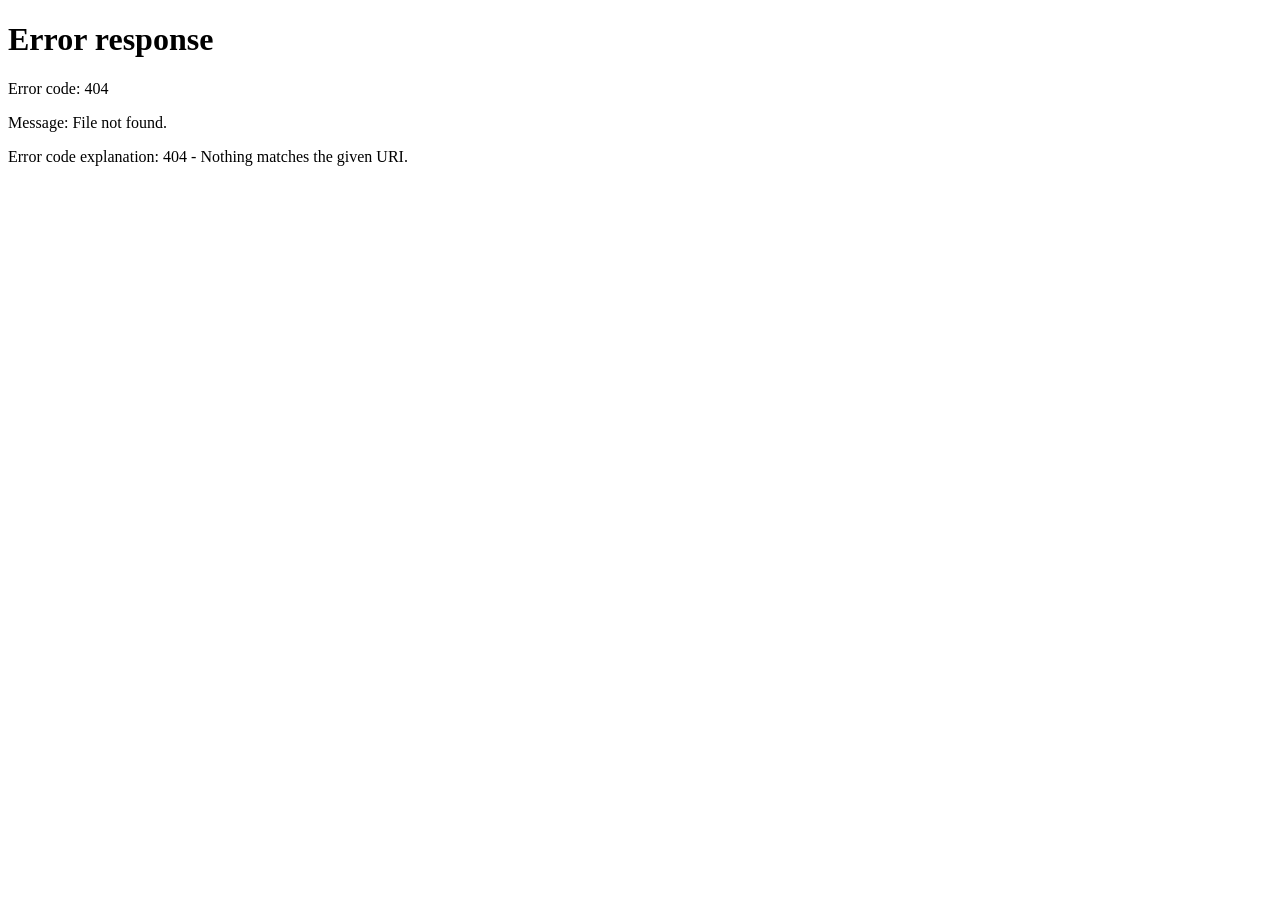
==== docs/index.html @ 2105a18c "adding updated script instructions to read me + setting up github pages" ====
<html xmlns="http://www.w3.org/1999/xhtml">    
  <head>      
    <title>Redirect to CODE_OF_CONDUCT.pdf</title>      
    <meta http-equiv="refresh" content="0;URL='CODE_OF_CONDUCT.pdf'" />    
  </head>    
  <body> 
  </body>  
</html>
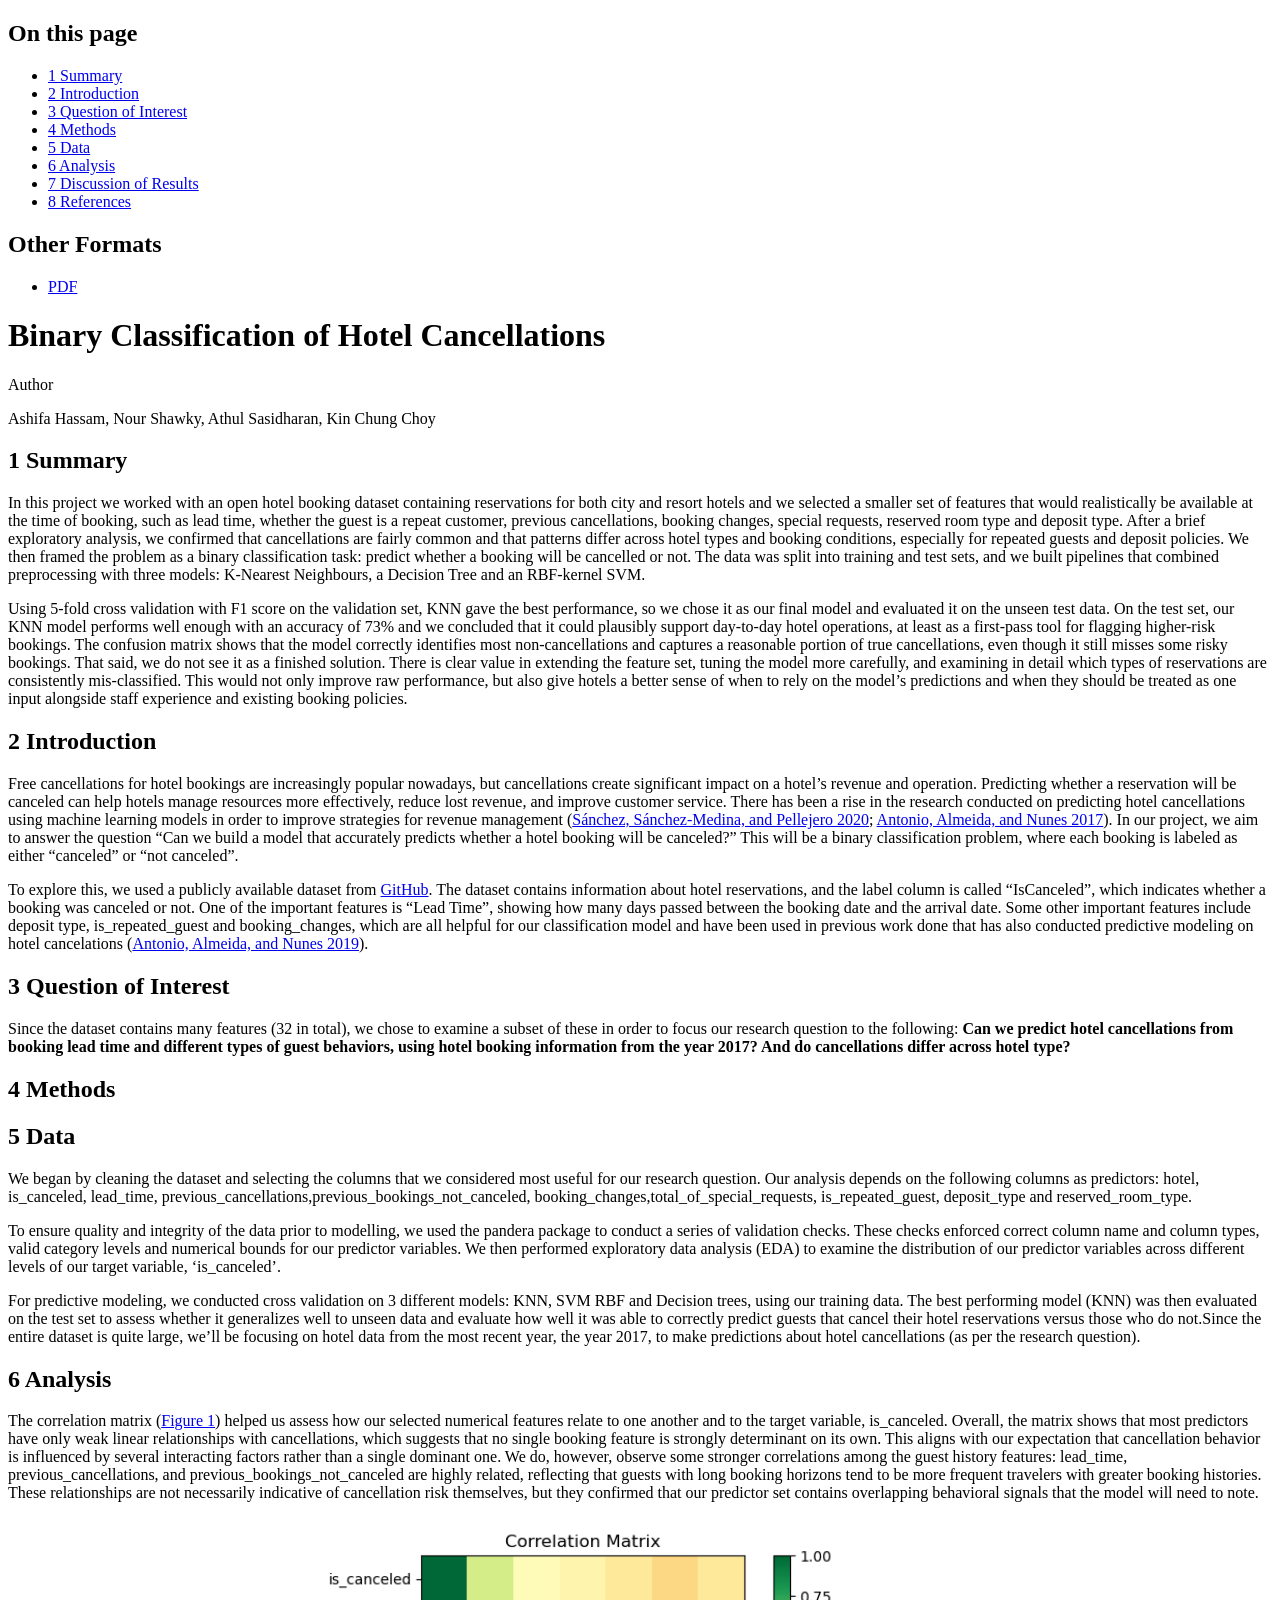
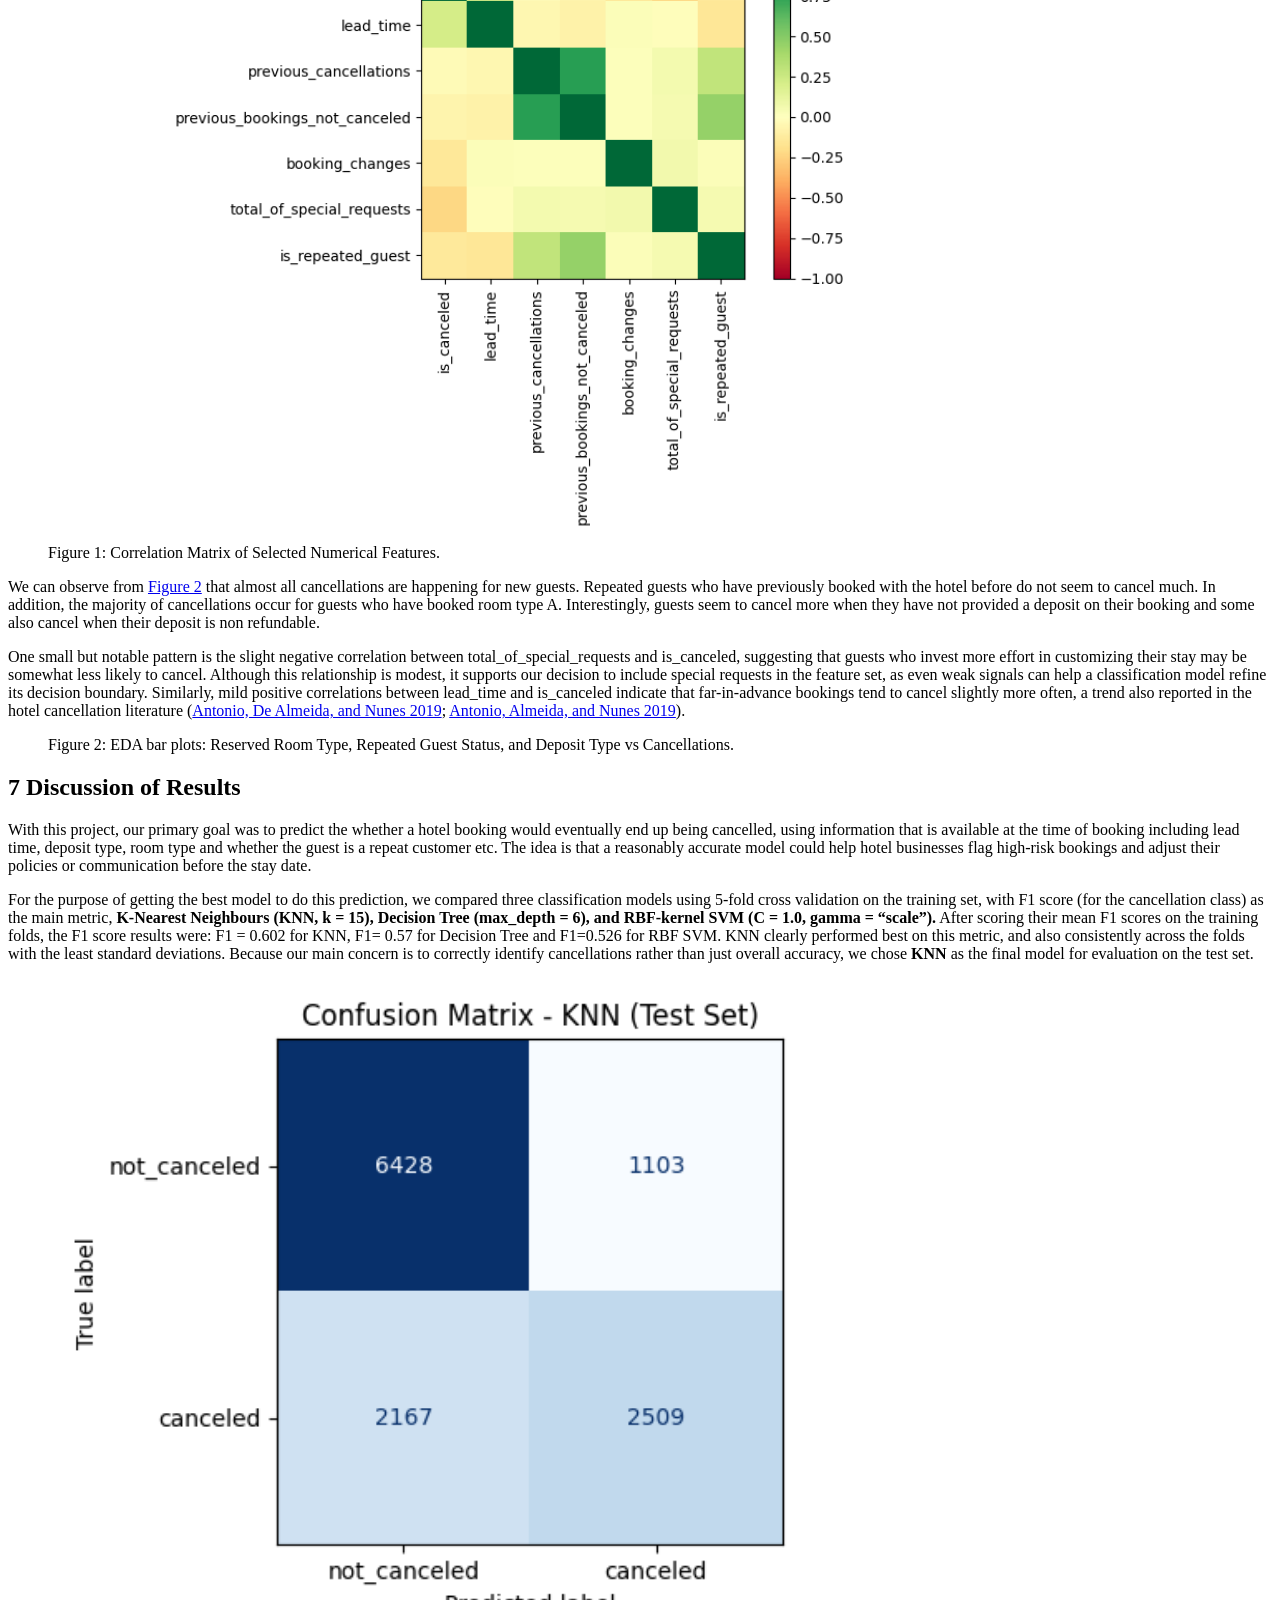
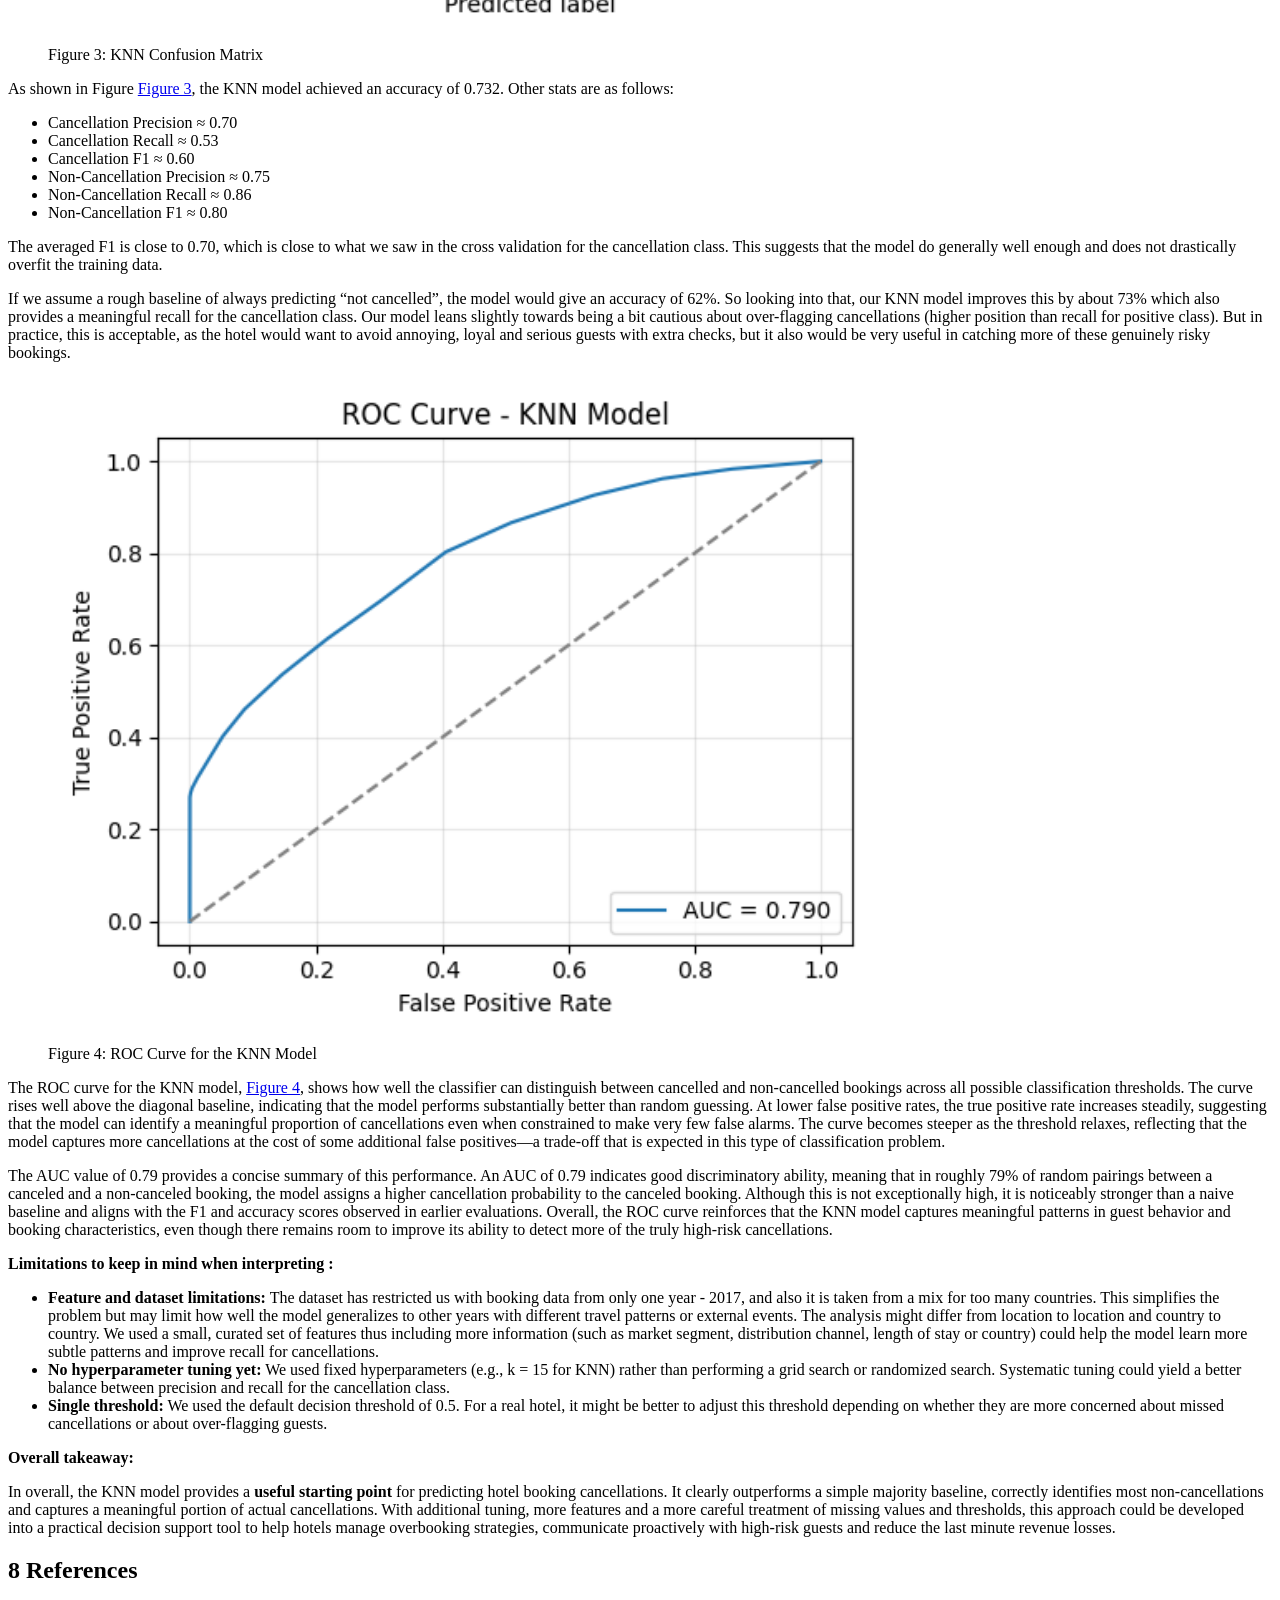
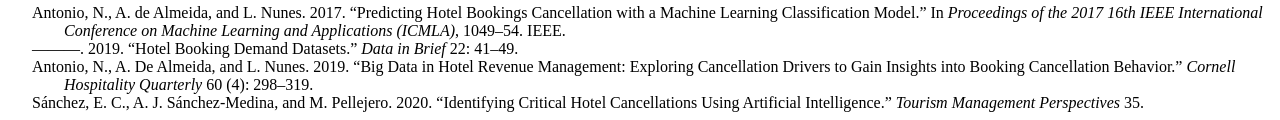
==== commit 66193aa7: "changed index html file" ====
--- a/docs/index.html
+++ b/docs/index.html
@@ -1,8 +1,673 @@
-<html xmlns="http://www.w3.org/1999/xhtml">    
-  <head>      
-    <title>Redirect to CODE_OF_CONDUCT.pdf</title>      
-    <meta http-equiv="refresh" content="0;URL='CODE_OF_CONDUCT.pdf'" />    
-  </head>    
-  <body> 
-  </body>  
-</html>     
+<!DOCTYPE html>
+<html xmlns="http://www.w3.org/1999/xhtml" lang="en" xml:lang="en"><head>
+
+<meta charset="utf-8">
+<meta name="generator" content="quarto-1.8.26">
+
+<meta name="viewport" content="width=device-width, initial-scale=1.0, user-scalable=yes">
+
+<meta name="author" content="Ashifa Hassam, Nour Shawky, Athul Sasidharan, Kin Chung Choy">
+
+<title>Binary Classification of Hotel Cancellations</title>
+<style>
+code{white-space: pre-wrap;}
+span.smallcaps{font-variant: small-caps;}
+div.columns{display: flex; gap: min(4vw, 1.5em);}
+div.column{flex: auto; overflow-x: auto;}
+div.hanging-indent{margin-left: 1.5em; text-indent: -1.5em;}
+ul.task-list{list-style: none;}
+ul.task-list li input[type="checkbox"] {
+  width: 0.8em;
+  margin: 0 0.8em 0.2em -1em; /* quarto-specific, see https://github.com/quarto-dev/quarto-cli/issues/4556 */ 
+  vertical-align: middle;
+}
+/* CSS for citations */
+div.csl-bib-body { }
+div.csl-entry {
+  clear: both;
+  margin-bottom: 0em;
+}
+.hanging-indent div.csl-entry {
+  margin-left:2em;
+  text-indent:-2em;
+}
+div.csl-left-margin {
+  min-width:2em;
+  float:left;
+}
+div.csl-right-inline {
+  margin-left:2em;
+  padding-left:1em;
+}
+div.csl-indent {
+  margin-left: 2em;
+}</style>
+
+
+<script src="../site_libs/quarto-nav/quarto-nav.js"></script>
+<script src="../site_libs/clipboard/clipboard.min.js"></script>
+<script src="../site_libs/quarto-search/autocomplete.umd.js"></script>
+<script src="../site_libs/quarto-search/fuse.min.js"></script>
+<script src="../site_libs/quarto-search/quarto-search.js"></script>
+<meta name="quarto:offset" content="../">
+<script src="../site_libs/quarto-html/quarto.js" type="module"></script>
+<script src="../site_libs/quarto-html/tabsets/tabsets.js" type="module"></script>
+<script src="../site_libs/quarto-html/axe/axe-check.js" type="module"></script>
+<script src="../site_libs/quarto-html/popper.min.js"></script>
+<script src="../site_libs/quarto-html/tippy.umd.min.js"></script>
+<script src="../site_libs/quarto-html/anchor.min.js"></script>
+<link href="../site_libs/quarto-html/tippy.css" rel="stylesheet">
+<link href="../site_libs/quarto-html/quarto-syntax-highlighting-587c61ba64f3a5504c4d52d930310e48.css" rel="stylesheet" id="quarto-text-highlighting-styles">
+<script src="../site_libs/bootstrap/bootstrap.min.js"></script>
+<link href="../site_libs/bootstrap/bootstrap-icons.css" rel="stylesheet">
+<link href="../site_libs/bootstrap/bootstrap-3906a769cb48dc3223fd9b7e828ec842.min.css" rel="stylesheet" append-hash="true" id="quarto-bootstrap" data-mode="light">
+<script id="quarto-search-options" type="application/json">{
+  "location": "sidebar",
+  "copy-button": false,
+  "collapse-after": 3,
+  "panel-placement": "start",
+  "type": "textbox",
+  "limit": 50,
+  "keyboard-shortcut": [
+    "f",
+    "/",
+    "s"
+  ],
+  "show-item-context": false,
+  "language": {
+    "search-no-results-text": "No results",
+    "search-matching-documents-text": "matching documents",
+    "search-copy-link-title": "Copy link to search",
+    "search-hide-matches-text": "Hide additional matches",
+    "search-more-match-text": "more match in this document",
+    "search-more-matches-text": "more matches in this document",
+    "search-clear-button-title": "Clear",
+    "search-text-placeholder": "",
+    "search-detached-cancel-button-title": "Cancel",
+    "search-submit-button-title": "Submit",
+    "search-label": "Search"
+  }
+}</script>
+
+
+</head>
+
+<body class="quarto-light">
+
+<div id="quarto-search-results"></div>
+<!-- content -->
+<div id="quarto-content" class="quarto-container page-columns page-rows-contents page-layout-article">
+<!-- sidebar -->
+<!-- margin-sidebar -->
+    <div id="quarto-margin-sidebar" class="sidebar margin-sidebar">
+        <nav id="TOC" role="doc-toc" class="toc-active">
+    <h2 id="toc-title">On this page</h2>
+   
+  <ul>
+  <li><a href="#summary" id="toc-summary" class="nav-link active" data-scroll-target="#summary"><span class="header-section-number">1</span> Summary</a></li>
+  <li><a href="#introduction" id="toc-introduction" class="nav-link" data-scroll-target="#introduction"><span class="header-section-number">2</span> Introduction</a></li>
+  <li><a href="#question-of-interest" id="toc-question-of-interest" class="nav-link" data-scroll-target="#question-of-interest"><span class="header-section-number">3</span> Question of Interest</a></li>
+  <li><a href="#methods" id="toc-methods" class="nav-link" data-scroll-target="#methods"><span class="header-section-number">4</span> Methods</a></li>
+  <li><a href="#data" id="toc-data" class="nav-link" data-scroll-target="#data"><span class="header-section-number">5</span> Data</a></li>
+  <li><a href="#analysis" id="toc-analysis" class="nav-link" data-scroll-target="#analysis"><span class="header-section-number">6</span> Analysis</a></li>
+  <li><a href="#discussion-of-results" id="toc-discussion-of-results" class="nav-link" data-scroll-target="#discussion-of-results"><span class="header-section-number">7</span> Discussion of Results</a></li>
+  <li><a href="#references" id="toc-references" class="nav-link" data-scroll-target="#references"><span class="header-section-number">8</span> References</a></li>
+  </ul>
+<div class="quarto-alternate-formats"><h2>Other Formats</h2><ul><li><a href="hotel_cancellation_classification_analysis.pdf"><i class="bi bi-file-pdf"></i>PDF</a></li></ul></div></nav>
+    </div>
+<!-- main -->
+<main class="content" id="quarto-document-content">
+
+<header id="title-block-header" class="quarto-title-block default">
+<div class="quarto-title">
+<h1 class="title">Binary Classification of Hotel Cancellations</h1>
+</div>
+
+
+
+<div class="quarto-title-meta">
+
+    <div>
+    <div class="quarto-title-meta-heading">Author</div>
+    <div class="quarto-title-meta-contents">
+             <p>Ashifa Hassam, Nour Shawky, Athul Sasidharan, Kin Chung Choy </p>
+          </div>
+  </div>
+    
+  
+    
+  </div>
+  
+
+
+</header>
+
+
+<section id="summary" class="level2" data-number="1">
+<h2 data-number="1" class="anchored" data-anchor-id="summary"><span class="header-section-number">1</span> Summary</h2>
+<p>In this project we worked with an open hotel booking dataset containing reservations for both city and resort hotels and we selected a smaller set of features that would realistically be available at the time of booking, such as lead time, whether the guest is a repeat customer, previous cancellations, booking changes, special requests, reserved room type and deposit type. After a brief exploratory analysis, we confirmed that cancellations are fairly common and that patterns differ across hotel types and booking conditions, especially for repeated guests and deposit policies. We then framed the problem as a binary classification task: predict whether a booking will be cancelled or not. The data was split into training and test sets, and we built pipelines that combined preprocessing with three models: K-Nearest Neighbours, a Decision Tree and an RBF-kernel SVM.</p>
+<p>Using 5-fold cross validation with F1 score on the validation set, KNN gave the best performance, so we chose it as our final model and evaluated it on the unseen test data. On the test set, our KNN model performs well enough with an accuracy of 73% and we concluded that it could plausibly support day-to-day hotel operations, at least as a first-pass tool for flagging higher-risk bookings. The confusion matrix shows that the model correctly identifies most non-cancellations and captures a reasonable portion of true cancellations, even though it still misses some risky bookings. That said, we do not see it as a finished solution. There is clear value in extending the feature set, tuning the model more carefully, and examining in detail which types of reservations are consistently mis-classified. This would not only improve raw performance, but also give hotels a better sense of when to rely on the model’s predictions and when they should be treated as one input alongside staff experience and existing booking policies.</p>
+</section>
+<section id="introduction" class="level2" data-number="2">
+<h2 data-number="2" class="anchored" data-anchor-id="introduction"><span class="header-section-number">2</span> Introduction</h2>
+<p>Free cancellations for hotel bookings are increasingly popular nowadays, but cancellations create significant impact on a hotel’s revenue and operation. Predicting whether a reservation will be canceled can help hotels manage resources more effectively, reduce lost revenue, and improve customer service. There has been a rise in the research conducted on predicting hotel cancellations using machine learning models in order to improve strategies for revenue management <span class="citation" data-cites="sanchez2020 antonio2017">(<a href="#ref-sanchez2020" role="doc-biblioref">Sánchez, Sánchez-Medina, and Pellejero 2020</a>; <a href="#ref-antonio2017" role="doc-biblioref">Antonio, Almeida, and Nunes 2017</a>)</span>. In our project, we aim to answer the question “Can we build a model that accurately predicts whether a hotel booking will be canceled?” This will be a binary classification problem, where each booking is labeled as either “canceled” or “not canceled”.</p>
+<p>To explore this, we used a publicly available dataset from <a href="https://raw.githubusercontent.com/manthangandhi/hotel_cancellation_prediction/refs/heads/main/data/hotel_bookings.csv">GitHub</a>. The dataset contains information about hotel reservations, and the label column is called “IsCanceled”, which indicates whether a booking was canceled or not. One of the important features is “Lead Time”, showing how many days passed between the booking date and the arrival date. Some other important features include deposit type, is_repeated_guest and booking_changes, which are all helpful for our classification model and have been used in previous work done that has also conducted predictive modeling on hotel cancelations <span class="citation" data-cites="antonio2019_dataset">(<a href="#ref-antonio2019_dataset" role="doc-biblioref">Antonio, Almeida, and Nunes 2019</a>)</span>.</p>
+</section>
+<section id="question-of-interest" class="level2" data-number="3">
+<h2 data-number="3" class="anchored" data-anchor-id="question-of-interest"><span class="header-section-number">3</span> Question of Interest</h2>
+<p>Since the dataset contains many features (32 in total), we chose to examine a subset of these in order to focus our research question to the following: <strong>Can we predict hotel cancellations from booking lead time and different types of guest behaviors, using hotel booking information from the year 2017? And do cancellations differ across hotel type?</strong></p>
+</section>
+<section id="methods" class="level2" data-number="4">
+<h2 data-number="4" class="anchored" data-anchor-id="methods"><span class="header-section-number">4</span> Methods</h2>
+</section>
+<section id="data" class="level2" data-number="5">
+<h2 data-number="5" class="anchored" data-anchor-id="data"><span class="header-section-number">5</span> Data</h2>
+<p>We began by cleaning the dataset and selecting the columns that we considered most useful for our research question. Our analysis depends on the following columns as predictors: hotel, is_canceled, lead_time, previous_cancellations,previous_bookings_not_canceled, booking_changes,total_of_special_requests, is_repeated_guest, deposit_type and reserved_room_type.</p>
+<p>To ensure quality and integrity of the data prior to modelling, we used the pandera package to conduct a series of validation checks. These checks enforced correct column name and column types, valid category levels and numerical bounds for our predictor variables. We then performed exploratory data analysis (EDA) to examine the distribution of our predictor variables across different levels of our target variable, ‘is_canceled’.</p>
+<p>For predictive modeling, we conducted cross validation on 3 different models: KNN, SVM RBF and Decision trees, using our training data. The best performing model (KNN) was then evaluated on the test set to assess whether it generalizes well to unseen data and evaluate how well it was able to correctly predict guests that cancel their hotel reservations versus those who do not.Since the entire dataset is quite large, we’ll be focusing on hotel data from the most recent year, the year 2017, to make predictions about hotel cancellations (as per the research question).</p>
+</section>
+<section id="analysis" class="level2" data-number="6">
+<h2 data-number="6" class="anchored" data-anchor-id="analysis"><span class="header-section-number">6</span> Analysis</h2>
+<p>The correlation matrix (<a href="#fig-corrmatrix" class="quarto-xref">Figure&nbsp;1</a>) helped us assess how our selected numerical features relate to one another and to the target variable, is_canceled. Overall, the matrix shows that most predictors have only weak linear relationships with cancellations, which suggests that no single booking feature is strongly determinant on its own. This aligns with our expectation that cancellation behavior is influenced by several interacting factors rather than a single dominant one. We do, however, observe some stronger correlations among the guest history features: lead_time, previous_cancellations, and previous_bookings_not_canceled are highly related, reflecting that guests with long booking horizons tend to be more frequent travelers with greater booking histories. These relationships are not necessarily indicative of cancellation risk themselves, but they confirmed that our predictor set contains overlapping behavioral signals that the model will need to note.</p>
+<div class="center">
+<div id="fig-corrmatrix" class="quarto-float quarto-figure quarto-figure-center anchored">
+<figure class="quarto-float quarto-float-fig figure">
+<div aria-describedby="fig-corrmatrix-caption-0ceaefa1-69ba-4598-a22c-09a6ac19f8ca">
+<img src="../results/figures/eda_correlation_matrix.png" class="img-fluid figure-img" style="width:70.0%">
+</div>
+<figcaption class="quarto-float-caption-bottom quarto-float-caption quarto-float-fig" id="fig-corrmatrix-caption-0ceaefa1-69ba-4598-a22c-09a6ac19f8ca">
+Figure&nbsp;1: Correlation Matrix of Selected Numerical Features.
+</figcaption>
+</figure>
+</div>
+</div>
+<p>We can observe from <a href="#fig-eda-bars" class="quarto-xref">Figure&nbsp;2</a> that almost all cancellations are happening for new guests. Repeated guests who have previously booked with the hotel before do not seem to cancel much. In addition, the majority of cancellations occur for guests who have booked room type A. Interestingly, guests seem to cancel more when they have not provided a deposit on their booking and some also cancel when their deposit is non refundable.</p>
+<p>One small but notable pattern is the slight negative correlation between total_of_special_requests and is_canceled, suggesting that guests who invest more effort in customizing their stay may be somewhat less likely to cancel. Although this relationship is modest, it supports our decision to include special requests in the feature set, as even weak signals can help a classification model refine its decision boundary. Similarly, mild positive correlations between lead_time and is_canceled indicate that far-in-advance bookings tend to cancel slightly more often, a trend also reported in the hotel cancellation literature <span class="citation" data-cites="antonio2019_bigdata antonio2019_dataset">(<a href="#ref-antonio2019_bigdata" role="doc-biblioref">Antonio, De Almeida, and Nunes 2019</a>; <a href="#ref-antonio2019_dataset" role="doc-biblioref">Antonio, Almeida, and Nunes 2019</a>)</span>.</p>
+<div id="fig-eda-bars" class="quarto-float quarto-figure quarto-figure-center anchored">
+<figure class="quarto-float quarto-float-fig figure">
+<div aria-describedby="fig-eda-bars-caption-0ceaefa1-69ba-4598-a22c-09a6ac19f8ca">
+
+</div>
+<figcaption class="quarto-float-caption-bottom quarto-float-caption quarto-float-fig" id="fig-eda-bars-caption-0ceaefa1-69ba-4598-a22c-09a6ac19f8ca">
+Figure&nbsp;2: EDA bar plots: Reserved Room Type, Repeated Guest Status, and Deposit Type vs Cancellations.
+</figcaption>
+</figure>
+</div>
+</section>
+<section id="discussion-of-results" class="level2" data-number="7">
+<h2 data-number="7" class="anchored" data-anchor-id="discussion-of-results"><span class="header-section-number">7</span> Discussion of Results</h2>
+<p>With this project, our primary goal was to predict the whether a hotel booking would eventually end up being cancelled, using information that is available at the time of booking including lead time, deposit type, room type and whether the guest is a repeat customer etc. The idea is that a reasonably accurate model could help hotel businesses flag high-risk bookings and adjust their policies or communication before the stay date.</p>
+<p>For the purpose of getting the best model to do this prediction, we compared three classification models using 5-fold cross validation on the training set, with F1 score (for the cancellation class) as the main metric, <strong>K-Nearest Neighbours (KNN, k = 15), Decision Tree (max_depth = 6), and RBF-kernel SVM (C = 1.0, gamma = “scale”).</strong> After scoring their mean F1 scores on the training folds, the F1 score results were: F1 = 0.602 for KNN, F1= 0.57 for Decision Tree and F1=0.526 for RBF SVM. KNN clearly performed best on this metric, and also consistently across the folds with the least standard deviations. Because our main concern is to correctly identify cancellations rather than just overall accuracy, we chose <strong>KNN</strong> as the final model for evaluation on the test set.</p>
+<div class="center">
+<div id="fig-knnconfusion" class="quarto-float quarto-figure quarto-figure-center anchored">
+<figure class="quarto-float quarto-float-fig figure">
+<div aria-describedby="fig-knnconfusion-caption-0ceaefa1-69ba-4598-a22c-09a6ac19f8ca">
+<img src="../results/figures/confusion_matrix_knn.png" class="img-fluid figure-img" style="width:70.0%">
+</div>
+<figcaption class="quarto-float-caption-bottom quarto-float-caption quarto-float-fig" id="fig-knnconfusion-caption-0ceaefa1-69ba-4598-a22c-09a6ac19f8ca">
+Figure&nbsp;3: KNN Confusion Matrix
+</figcaption>
+</figure>
+</div>
+</div>
+<p>As shown in Figure <a href="#fig-knnconfusion" class="quarto-xref">Figure&nbsp;3</a>, the KNN model achieved an accuracy of 0.732. Other stats are as follows:</p>
+<ul>
+<li>Cancellation Precision ≈ 0.70</li>
+<li>Cancellation Recall ≈ 0.53</li>
+<li>Cancellation F1 ≈ 0.60</li>
+<li>Non-Cancellation Precision ≈ 0.75</li>
+<li>Non-Cancellation Recall ≈ 0.86</li>
+<li>Non-Cancellation F1 ≈ 0.80</li>
+</ul>
+<p>The averaged F1 is close to 0.70, which is close to what we saw in the cross validation for the cancellation class. This suggests that the model do generally well enough and does not drastically overfit the training data.</p>
+<p>If we assume a rough baseline of always predicting “not cancelled”, the model would give an accuracy of 62%. So looking into that, our KNN model improves this by about 73% which also provides a meaningful recall for the cancellation class. Our model leans slightly towards being a bit cautious about over-flagging cancellations (higher position than recall for positive class). But in practice, this is acceptable, as the hotel would want to avoid annoying, loyal and serious guests with extra checks, but it also would be very useful in catching more of these genuinely risky bookings.</p>
+<div class="center">
+<div id="fig-knnroc" class="quarto-float quarto-figure quarto-figure-center anchored">
+<figure class="quarto-float quarto-float-fig figure">
+<div aria-describedby="fig-knnroc-caption-0ceaefa1-69ba-4598-a22c-09a6ac19f8ca">
+<img src="../results/figures/roc_curve_knn.png" class="img-fluid figure-img" style="width:70.0%">
+</div>
+<figcaption class="quarto-float-caption-bottom quarto-float-caption quarto-float-fig" id="fig-knnroc-caption-0ceaefa1-69ba-4598-a22c-09a6ac19f8ca">
+Figure&nbsp;4: ROC Curve for the KNN Model
+</figcaption>
+</figure>
+</div>
+</div>
+<p>The ROC curve for the KNN model, <a href="#fig-knnroc" class="quarto-xref">Figure&nbsp;4</a>, shows how well the classifier can distinguish between cancelled and non-cancelled bookings across all possible classification thresholds. The curve rises well above the diagonal baseline, indicating that the model performs substantially better than random guessing. At lower false positive rates, the true positive rate increases steadily, suggesting that the model can identify a meaningful proportion of cancellations even when constrained to make very few false alarms. The curve becomes steeper as the threshold relaxes, reflecting that the model captures more cancellations at the cost of some additional false positives—a trade-off that is expected in this type of classification problem.</p>
+<p>The AUC value of 0.79 provides a concise summary of this performance. An AUC of 0.79 indicates good discriminatory ability, meaning that in roughly 79% of random pairings between a canceled and a non-canceled booking, the model assigns a higher cancellation probability to the canceled booking. Although this is not exceptionally high, it is noticeably stronger than a naive baseline and aligns with the F1 and accuracy scores observed in earlier evaluations. Overall, the ROC curve reinforces that the KNN model captures meaningful patterns in guest behavior and booking characteristics, even though there remains room to improve its ability to detect more of the truly high-risk cancellations.</p>
+<p><strong>Limitations to keep in mind when interpreting :</strong></p>
+<ul>
+<li><strong>Feature and dataset limitations:</strong> The dataset has restricted us with booking data from only one year - 2017, and also it is taken from a mix for too many countries. This simplifies the problem but may limit how well the model generalizes to other years with different travel patterns or external events. The analysis might differ from location to location and country to country. We used a small, curated set of features thus including more information (such as market segment, distribution channel, length of stay or country) could help the model learn more subtle patterns and improve recall for cancellations.</li>
+<li><strong>No hyperparameter tuning yet:</strong> We used fixed hyperparameters (e.g., k = 15 for KNN) rather than performing a grid search or randomized search. Systematic tuning could yield a better balance between precision and recall for the cancellation class.</li>
+<li><strong>Single threshold:</strong> We used the default decision threshold of 0.5. For a real hotel, it might be better to adjust this threshold depending on whether they are more concerned about missed cancellations or about over-flagging guests.</li>
+</ul>
+<p><strong>Overall takeaway:</strong></p>
+<p>In overall, the KNN model provides a <strong>useful starting point</strong> for predicting hotel booking cancellations. It clearly outperforms a simple majority baseline, correctly identifies most non-cancellations and captures a meaningful portion of actual cancellations. With additional tuning, more features and a more careful treatment of missing values and thresholds, this approach could be developed into a practical decision support tool to help hotels manage overbooking strategies, communicate proactively with high-risk guests and reduce the last minute revenue losses.</p>
+</section>
+<section id="references" class="level2" data-number="8">
+
+
+
+
+</section>
+
+<div id="quarto-appendix" class="default"><section class="quarto-appendix-contents" role="doc-bibliography" id="quarto-bibliography"><h2 class="anchored quarto-appendix-heading">8 References</h2><div id="refs" class="references csl-bib-body hanging-indent" data-entry-spacing="0" role="list">
+<div id="ref-antonio2017" class="csl-entry" role="listitem">
+Antonio, N., A. de Almeida, and L. Nunes. 2017. <span>“Predicting Hotel Bookings Cancellation with a Machine Learning Classification Model.”</span> In <em>Proceedings of the 2017 16th IEEE International Conference on Machine Learning and Applications (ICMLA)</em>, 1049–54. IEEE.
+</div>
+<div id="ref-antonio2019_dataset" class="csl-entry" role="listitem">
+———. 2019. <span>“Hotel Booking Demand Datasets.”</span> <em>Data in Brief</em> 22: 41–49.
+</div>
+<div id="ref-antonio2019_bigdata" class="csl-entry" role="listitem">
+Antonio, N., A. De Almeida, and L. Nunes. 2019. <span>“Big Data in Hotel Revenue Management: Exploring Cancellation Drivers to Gain Insights into Booking Cancellation Behavior.”</span> <em>Cornell Hospitality Quarterly</em> 60 (4): 298–319.
+</div>
+<div id="ref-sanchez2020" class="csl-entry" role="listitem">
+Sánchez, E. C., A. J. Sánchez-Medina, and M. Pellejero. 2020. <span>“Identifying Critical Hotel Cancellations Using Artificial Intelligence.”</span> <em>Tourism Management Perspectives</em> 35.
+</div>
+</div></section></div></main> <!-- /main -->
+<script id="quarto-html-after-body" type="application/javascript">
+  window.document.addEventListener("DOMContentLoaded", function (event) {
+    const icon = "";
+    const anchorJS = new window.AnchorJS();
+    anchorJS.options = {
+      placement: 'right',
+      icon: icon
+    };
+    anchorJS.add('.anchored');
+    const isCodeAnnotation = (el) => {
+      for (const clz of el.classList) {
+        if (clz.startsWith('code-annotation-')) {                     
+          return true;
+        }
+      }
+      return false;
+    }
+    const onCopySuccess = function(e) {
+      // button target
+      const button = e.trigger;
+      // don't keep focus
+      button.blur();
+      // flash "checked"
+      button.classList.add('code-copy-button-checked');
+      var currentTitle = button.getAttribute("title");
+      button.setAttribute("title", "Copied!");
+      let tooltip;
+      if (window.bootstrap) {
+        button.setAttribute("data-bs-toggle", "tooltip");
+        button.setAttribute("data-bs-placement", "left");
+        button.setAttribute("data-bs-title", "Copied!");
+        tooltip = new bootstrap.Tooltip(button, 
+          { trigger: "manual", 
+            customClass: "code-copy-button-tooltip",
+            offset: [0, -8]});
+        tooltip.show();    
+      }
+      setTimeout(function() {
+        if (tooltip) {
+          tooltip.hide();
+          button.removeAttribute("data-bs-title");
+          button.removeAttribute("data-bs-toggle");
+          button.removeAttribute("data-bs-placement");
+        }
+        button.setAttribute("title", currentTitle);
+        button.classList.remove('code-copy-button-checked');
+      }, 1000);
+      // clear code selection
+      e.clearSelection();
+    }
+    const getTextToCopy = function(trigger) {
+      const outerScaffold = trigger.parentElement.cloneNode(true);
+      const codeEl = outerScaffold.querySelector('code');
+      for (const childEl of codeEl.children) {
+        if (isCodeAnnotation(childEl)) {
+          childEl.remove();
+        }
+      }
+      return codeEl.innerText;
+    }
+    const clipboard = new window.ClipboardJS('.code-copy-button:not([data-in-quarto-modal])', {
+      text: getTextToCopy
+    });
+    clipboard.on('success', onCopySuccess);
+    if (window.document.getElementById('quarto-embedded-source-code-modal')) {
+      const clipboardModal = new window.ClipboardJS('.code-copy-button[data-in-quarto-modal]', {
+        text: getTextToCopy,
+        container: window.document.getElementById('quarto-embedded-source-code-modal')
+      });
+      clipboardModal.on('success', onCopySuccess);
+    }
+      var localhostRegex = new RegExp(/^(?:http|https):\/\/localhost\:?[0-9]*\//);
+      var mailtoRegex = new RegExp(/^mailto:/);
+        var filterRegex = new RegExp('/' + window.location.host + '/');
+      var isInternal = (href) => {
+          return filterRegex.test(href) || localhostRegex.test(href) || mailtoRegex.test(href);
+      }
+      // Inspect non-navigation links and adorn them if external
+     var links = window.document.querySelectorAll('a[href]:not(.nav-link):not(.navbar-brand):not(.toc-action):not(.sidebar-link):not(.sidebar-item-toggle):not(.pagination-link):not(.no-external):not([aria-hidden]):not(.dropdown-item):not(.quarto-navigation-tool):not(.about-link)');
+      for (var i=0; i<links.length; i++) {
+        const link = links[i];
+        if (!isInternal(link.href)) {
+          // undo the damage that might have been done by quarto-nav.js in the case of
+          // links that we want to consider external
+          if (link.dataset.originalHref !== undefined) {
+            link.href = link.dataset.originalHref;
+          }
+        }
+      }
+    function tippyHover(el, contentFn, onTriggerFn, onUntriggerFn) {
+      const config = {
+        allowHTML: true,
+        maxWidth: 500,
+        delay: 100,
+        arrow: false,
+        appendTo: function(el) {
+            return el.parentElement;
+        },
+        interactive: true,
+        interactiveBorder: 10,
+        theme: 'quarto',
+        placement: 'bottom-start',
+      };
+      if (contentFn) {
+        config.content = contentFn;
+      }
+      if (onTriggerFn) {
+        config.onTrigger = onTriggerFn;
+      }
+      if (onUntriggerFn) {
+        config.onUntrigger = onUntriggerFn;
+      }
+      window.tippy(el, config); 
+    }
+    const noterefs = window.document.querySelectorAll('a[role="doc-noteref"]');
+    for (var i=0; i<noterefs.length; i++) {
+      const ref = noterefs[i];
+      tippyHover(ref, function() {
+        // use id or data attribute instead here
+        let href = ref.getAttribute('data-footnote-href') || ref.getAttribute('href');
+        try { href = new URL(href).hash; } catch {}
+        const id = href.replace(/^#\/?/, "");
+        const note = window.document.getElementById(id);
+        if (note) {
+          return note.innerHTML;
+        } else {
+          return "";
+        }
+      });
+    }
+    const xrefs = window.document.querySelectorAll('a.quarto-xref');
+    const processXRef = (id, note) => {
+      // Strip column container classes
+      const stripColumnClz = (el) => {
+        el.classList.remove("page-full", "page-columns");
+        if (el.children) {
+          for (const child of el.children) {
+            stripColumnClz(child);
+          }
+        }
+      }
+      stripColumnClz(note)
+      if (id === null || id.startsWith('sec-')) {
+        // Special case sections, only their first couple elements
+        const container = document.createElement("div");
+        if (note.children && note.children.length > 2) {
+          container.appendChild(note.children[0].cloneNode(true));
+          for (let i = 1; i < note.children.length; i++) {
+            const child = note.children[i];
+            if (child.tagName === "P" && child.innerText === "") {
+              continue;
+            } else {
+              container.appendChild(child.cloneNode(true));
+              break;
+            }
+          }
+          if (window.Quarto?.typesetMath) {
+            window.Quarto.typesetMath(container);
+          }
+          return container.innerHTML
+        } else {
+          if (window.Quarto?.typesetMath) {
+            window.Quarto.typesetMath(note);
+          }
+          return note.innerHTML;
+        }
+      } else {
+        // Remove any anchor links if they are present
+        const anchorLink = note.querySelector('a.anchorjs-link');
+        if (anchorLink) {
+          anchorLink.remove();
+        }
+        if (window.Quarto?.typesetMath) {
+          window.Quarto.typesetMath(note);
+        }
+        if (note.classList.contains("callout")) {
+          return note.outerHTML;
+        } else {
+          return note.innerHTML;
+        }
+      }
+    }
+    for (var i=0; i<xrefs.length; i++) {
+      const xref = xrefs[i];
+      tippyHover(xref, undefined, function(instance) {
+        instance.disable();
+        let url = xref.getAttribute('href');
+        let hash = undefined; 
+        if (url.startsWith('#')) {
+          hash = url;
+        } else {
+          try { hash = new URL(url).hash; } catch {}
+        }
+        if (hash) {
+          const id = hash.replace(/^#\/?/, "");
+          const note = window.document.getElementById(id);
+          if (note !== null) {
+            try {
+              const html = processXRef(id, note.cloneNode(true));
+              instance.setContent(html);
+            } finally {
+              instance.enable();
+              instance.show();
+            }
+          } else {
+            // See if we can fetch this
+            fetch(url.split('#')[0])
+            .then(res => res.text())
+            .then(html => {
+              const parser = new DOMParser();
+              const htmlDoc = parser.parseFromString(html, "text/html");
+              const note = htmlDoc.getElementById(id);
+              if (note !== null) {
+                const html = processXRef(id, note);
+                instance.setContent(html);
+              } 
+            }).finally(() => {
+              instance.enable();
+              instance.show();
+            });
+          }
+        } else {
+          // See if we can fetch a full url (with no hash to target)
+          // This is a special case and we should probably do some content thinning / targeting
+          fetch(url)
+          .then(res => res.text())
+          .then(html => {
+            const parser = new DOMParser();
+            const htmlDoc = parser.parseFromString(html, "text/html");
+            const note = htmlDoc.querySelector('main.content');
+            if (note !== null) {
+              // This should only happen for chapter cross references
+              // (since there is no id in the URL)
+              // remove the first header
+              if (note.children.length > 0 && note.children[0].tagName === "HEADER") {
+                note.children[0].remove();
+              }
+              const html = processXRef(null, note);
+              instance.setContent(html);
+            } 
+          }).finally(() => {
+            instance.enable();
+            instance.show();
+          });
+        }
+      }, function(instance) {
+      });
+    }
+        let selectedAnnoteEl;
+        const selectorForAnnotation = ( cell, annotation) => {
+          let cellAttr = 'data-code-cell="' + cell + '"';
+          let lineAttr = 'data-code-annotation="' +  annotation + '"';
+          const selector = 'span[' + cellAttr + '][' + lineAttr + ']';
+          return selector;
+        }
+        const selectCodeLines = (annoteEl) => {
+          const doc = window.document;
+          const targetCell = annoteEl.getAttribute("data-target-cell");
+          const targetAnnotation = annoteEl.getAttribute("data-target-annotation");
+          const annoteSpan = window.document.querySelector(selectorForAnnotation(targetCell, targetAnnotation));
+          const lines = annoteSpan.getAttribute("data-code-lines").split(",");
+          const lineIds = lines.map((line) => {
+            return targetCell + "-" + line;
+          })
+          let top = null;
+          let height = null;
+          let parent = null;
+          if (lineIds.length > 0) {
+              //compute the position of the single el (top and bottom and make a div)
+              const el = window.document.getElementById(lineIds[0]);
+              top = el.offsetTop;
+              height = el.offsetHeight;
+              parent = el.parentElement.parentElement;
+            if (lineIds.length > 1) {
+              const lastEl = window.document.getElementById(lineIds[lineIds.length - 1]);
+              const bottom = lastEl.offsetTop + lastEl.offsetHeight;
+              height = bottom - top;
+            }
+            if (top !== null && height !== null && parent !== null) {
+              // cook up a div (if necessary) and position it 
+              let div = window.document.getElementById("code-annotation-line-highlight");
+              if (div === null) {
+                div = window.document.createElement("div");
+                div.setAttribute("id", "code-annotation-line-highlight");
+                div.style.position = 'absolute';
+                parent.appendChild(div);
+              }
+              div.style.top = top - 2 + "px";
+              div.style.height = height + 4 + "px";
+              div.style.left = 0;
+              let gutterDiv = window.document.getElementById("code-annotation-line-highlight-gutter");
+              if (gutterDiv === null) {
+                gutterDiv = window.document.createElement("div");
+                gutterDiv.setAttribute("id", "code-annotation-line-highlight-gutter");
+                gutterDiv.style.position = 'absolute';
+                const codeCell = window.document.getElementById(targetCell);
+                const gutter = codeCell.querySelector('.code-annotation-gutter');
+                gutter.appendChild(gutterDiv);
+              }
+              gutterDiv.style.top = top - 2 + "px";
+              gutterDiv.style.height = height + 4 + "px";
+            }
+            selectedAnnoteEl = annoteEl;
+          }
+        };
+        const unselectCodeLines = () => {
+          const elementsIds = ["code-annotation-line-highlight", "code-annotation-line-highlight-gutter"];
+          elementsIds.forEach((elId) => {
+            const div = window.document.getElementById(elId);
+            if (div) {
+              div.remove();
+            }
+          });
+          selectedAnnoteEl = undefined;
+        };
+          // Handle positioning of the toggle
+      window.addEventListener(
+        "resize",
+        throttle(() => {
+          elRect = undefined;
+          if (selectedAnnoteEl) {
+            selectCodeLines(selectedAnnoteEl);
+          }
+        }, 10)
+      );
+      function throttle(fn, ms) {
+      let throttle = false;
+      let timer;
+        return (...args) => {
+          if(!throttle) { // first call gets through
+              fn.apply(this, args);
+              throttle = true;
+          } else { // all the others get throttled
+              if(timer) clearTimeout(timer); // cancel #2
+              timer = setTimeout(() => {
+                fn.apply(this, args);
+                timer = throttle = false;
+              }, ms);
+          }
+        };
+      }
+        // Attach click handler to the DT
+        const annoteDls = window.document.querySelectorAll('dt[data-target-cell]');
+        for (const annoteDlNode of annoteDls) {
+          annoteDlNode.addEventListener('click', (event) => {
+            const clickedEl = event.target;
+            if (clickedEl !== selectedAnnoteEl) {
+              unselectCodeLines();
+              const activeEl = window.document.querySelector('dt[data-target-cell].code-annotation-active');
+              if (activeEl) {
+                activeEl.classList.remove('code-annotation-active');
+              }
+              selectCodeLines(clickedEl);
+              clickedEl.classList.add('code-annotation-active');
+            } else {
+              // Unselect the line
+              unselectCodeLines();
+              clickedEl.classList.remove('code-annotation-active');
+            }
+          });
+        }
+    const findCites = (el) => {
+      const parentEl = el.parentElement;
+      if (parentEl) {
+        const cites = parentEl.dataset.cites;
+        if (cites) {
+          return {
+            el,
+            cites: cites.split(' ')
+          };
+        } else {
+          return findCites(el.parentElement)
+        }
+      } else {
+        return undefined;
+      }
+    };
+    var bibliorefs = window.document.querySelectorAll('a[role="doc-biblioref"]');
+    for (var i=0; i<bibliorefs.length; i++) {
+      const ref = bibliorefs[i];
+      const citeInfo = findCites(ref);
+      if (citeInfo) {
+        tippyHover(citeInfo.el, function() {
+          var popup = window.document.createElement('div');
+          citeInfo.cites.forEach(function(cite) {
+            var citeDiv = window.document.createElement('div');
+            citeDiv.classList.add('hanging-indent');
+            citeDiv.classList.add('csl-entry');
+            var biblioDiv = window.document.getElementById('ref-' + cite);
+            if (biblioDiv) {
+              citeDiv.innerHTML = biblioDiv.innerHTML;
+            }
+            popup.appendChild(citeDiv);
+          });
+          return popup.innerHTML;
+        });
+      }
+    }
+  });
+  </script>
+</div> <!-- /content -->
+
+
+
+
+</body></html>    
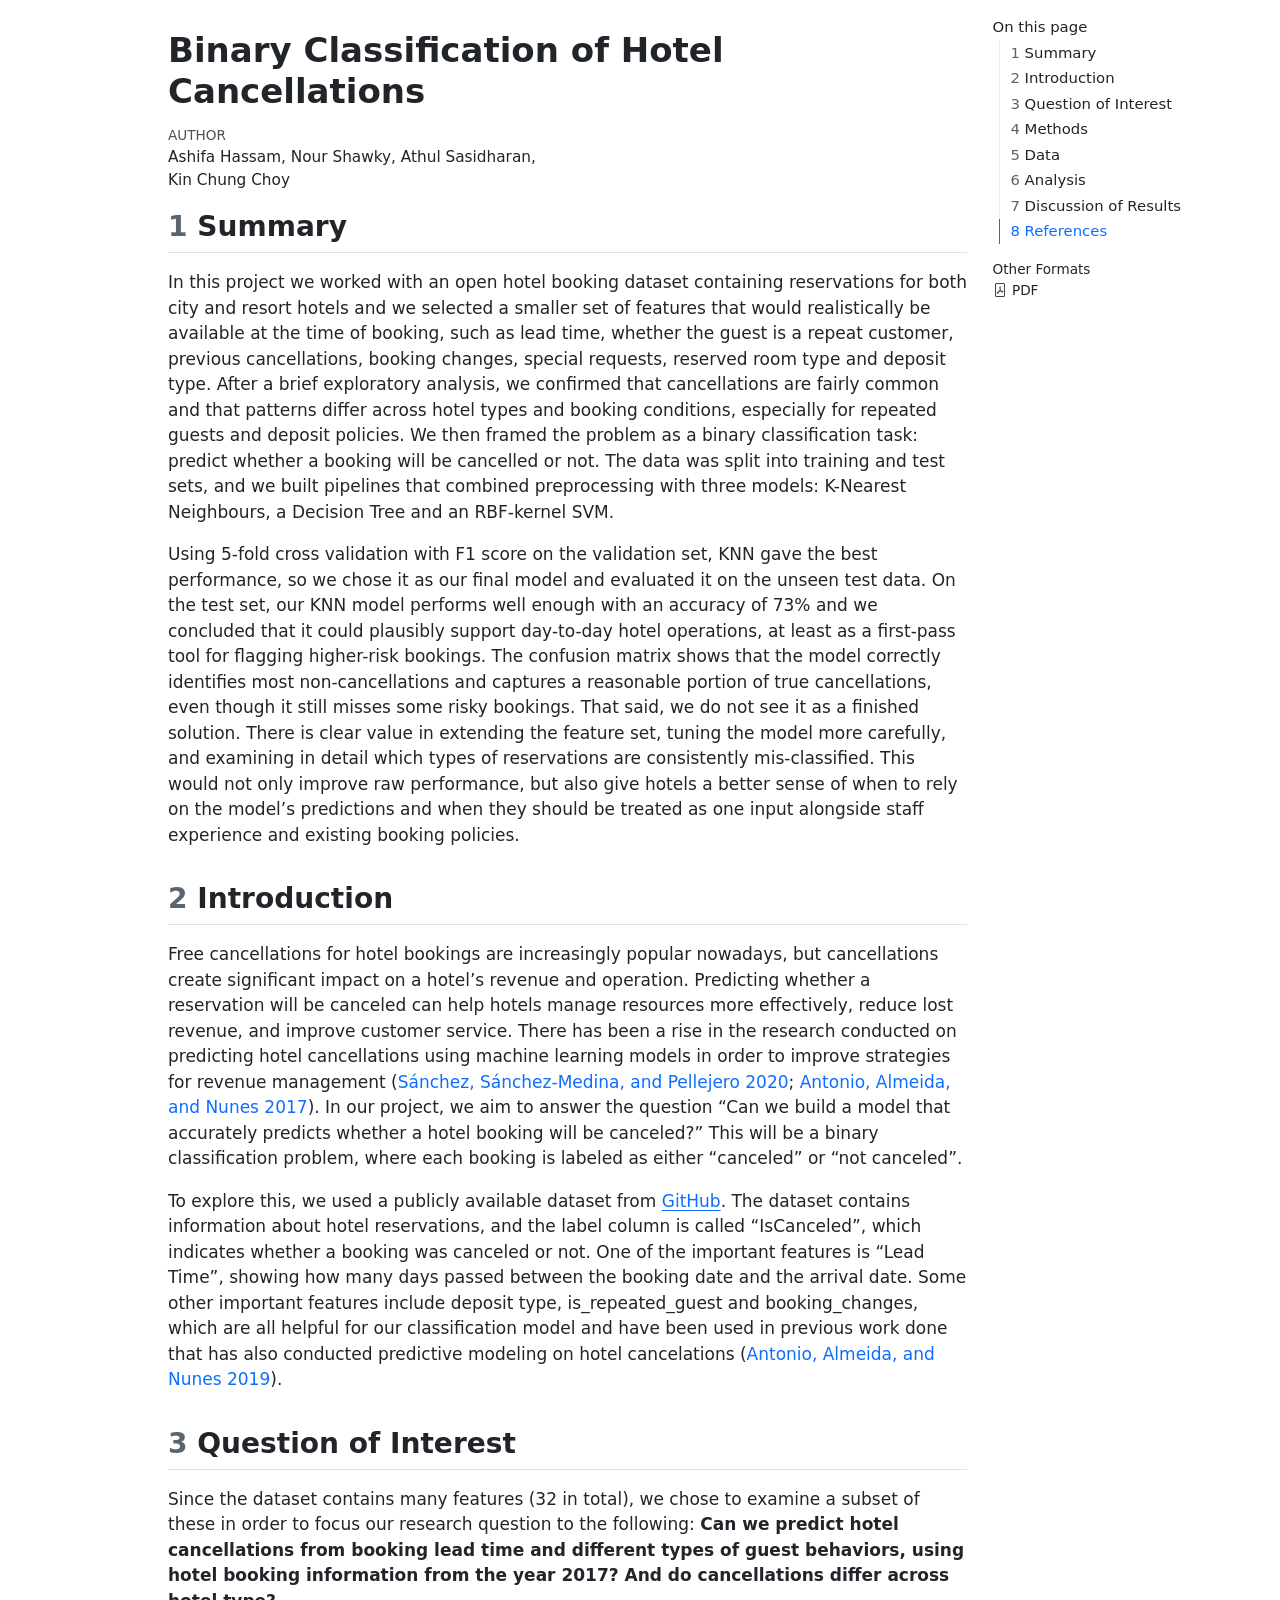
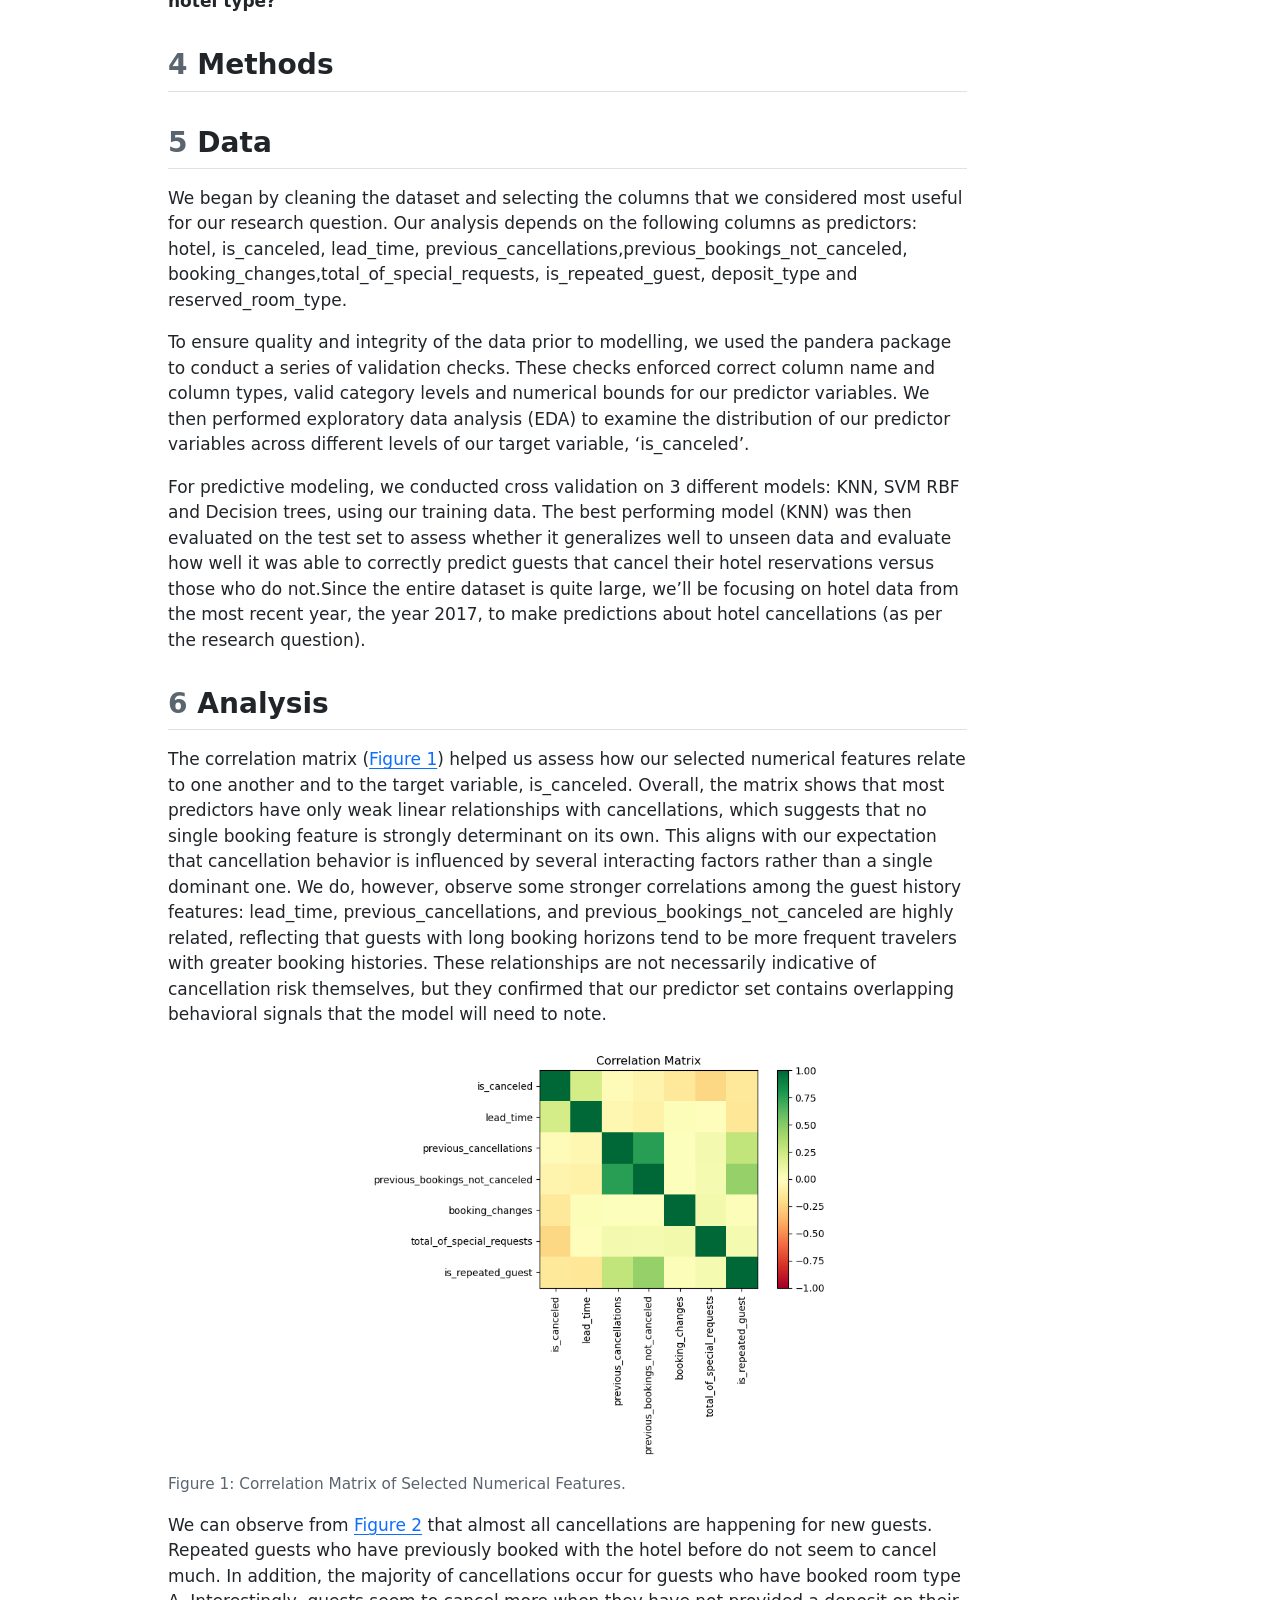
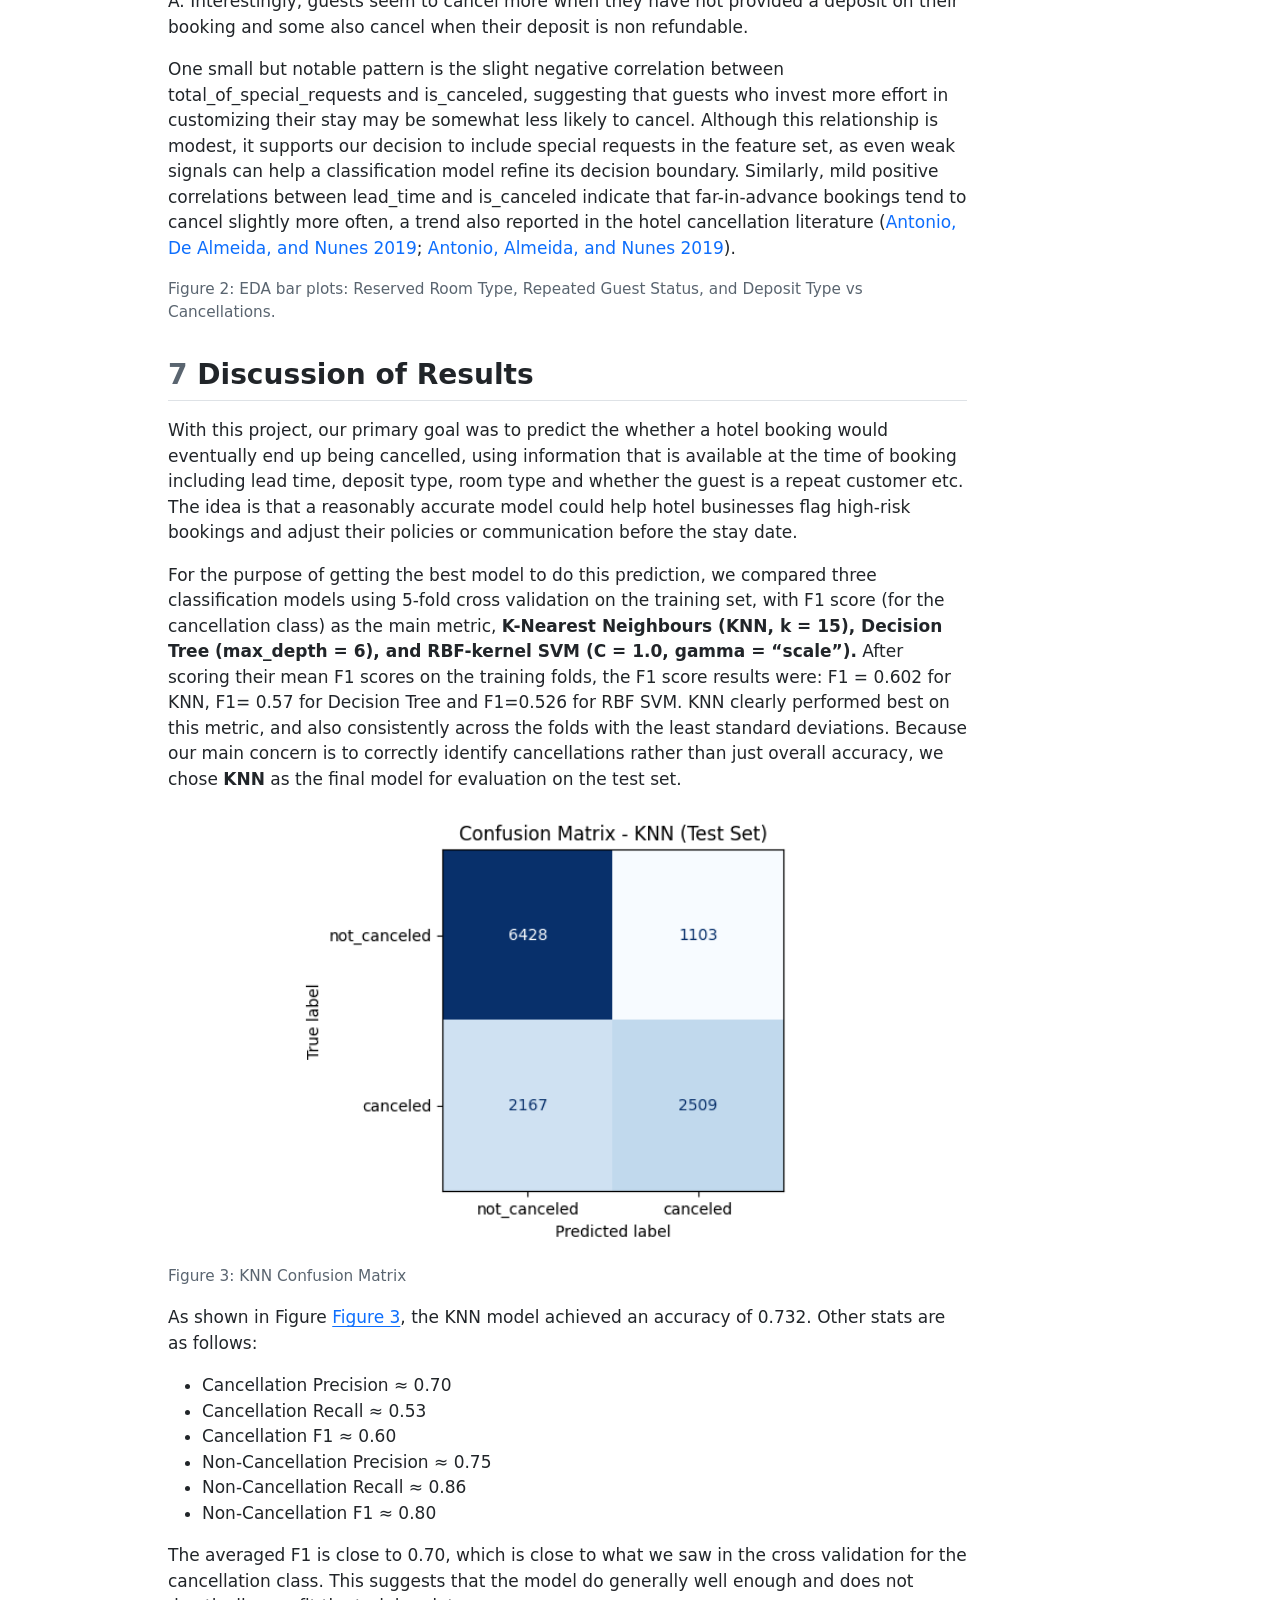
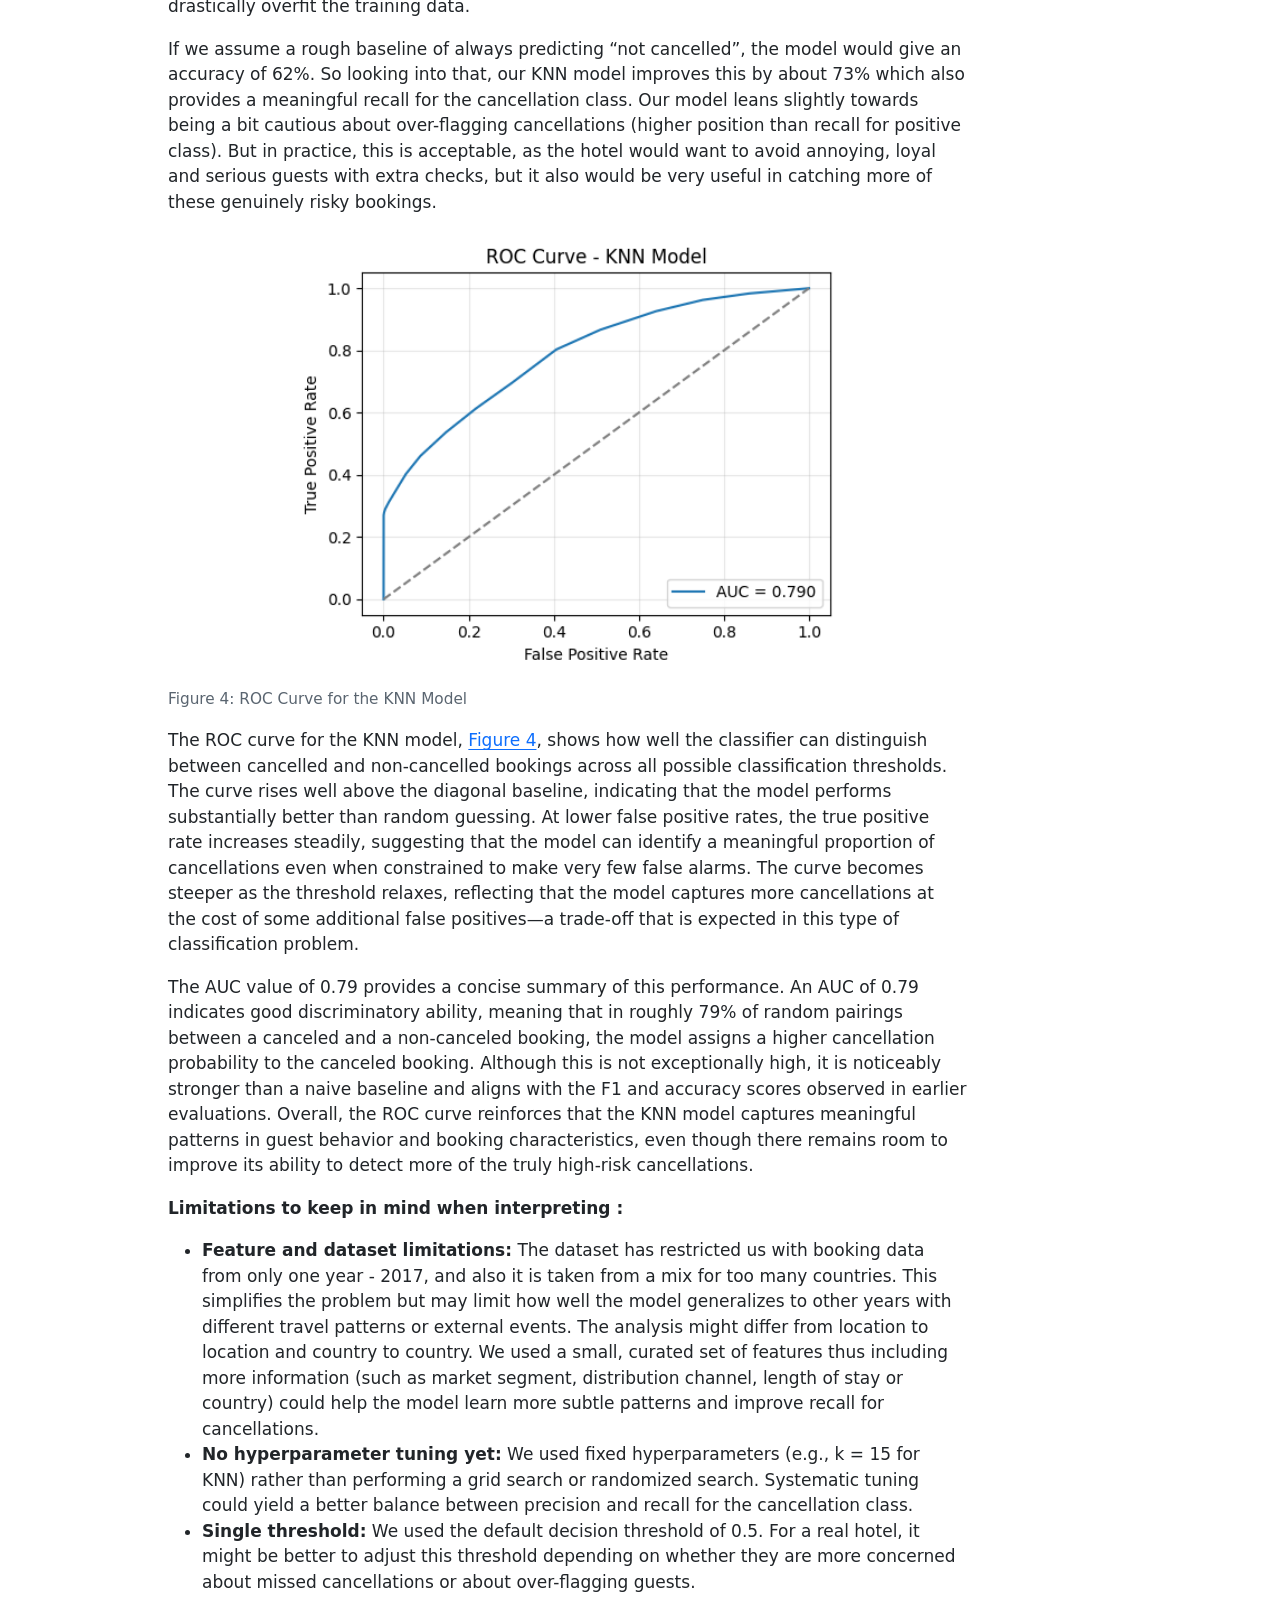
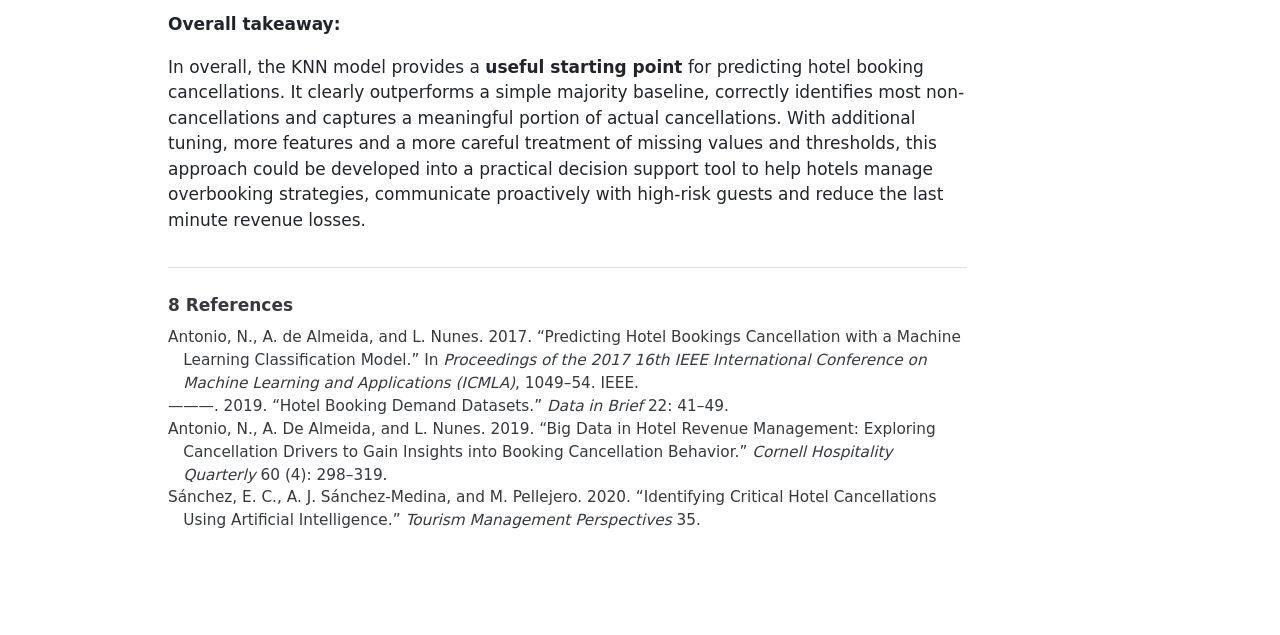
==== commit 6c7c3e34: "changing html file" ====
--- a/docs/index.html
+++ b/docs/index.html
@@ -44,23 +44,23 @@
 }</style>
 
 
-<script src="../site_libs/quarto-nav/quarto-nav.js"></script>
-<script src="../site_libs/clipboard/clipboard.min.js"></script>
-<script src="../site_libs/quarto-search/autocomplete.umd.js"></script>
-<script src="../site_libs/quarto-search/fuse.min.js"></script>
-<script src="../site_libs/quarto-search/quarto-search.js"></script>
+<script src="site_libs/quarto-nav/quarto-nav.js"></script>
+<script src="site_libs/clipboard/clipboard.min.js"></script>
+<script src="site_libs/quarto-search/autocomplete.umd.js"></script>
+<script src="site_libs/quarto-search/fuse.min.js"></script>
+<script src="site_libs/quarto-search/quarto-search.js"></script>
 <meta name="quarto:offset" content="../">
-<script src="../site_libs/quarto-html/quarto.js" type="module"></script>
-<script src="../site_libs/quarto-html/tabsets/tabsets.js" type="module"></script>
-<script src="../site_libs/quarto-html/axe/axe-check.js" type="module"></script>
-<script src="../site_libs/quarto-html/popper.min.js"></script>
-<script src="../site_libs/quarto-html/tippy.umd.min.js"></script>
-<script src="../site_libs/quarto-html/anchor.min.js"></script>
-<link href="../site_libs/quarto-html/tippy.css" rel="stylesheet">
-<link href="../site_libs/quarto-html/quarto-syntax-highlighting-587c61ba64f3a5504c4d52d930310e48.css" rel="stylesheet" id="quarto-text-highlighting-styles">
-<script src="../site_libs/bootstrap/bootstrap.min.js"></script>
-<link href="../site_libs/bootstrap/bootstrap-icons.css" rel="stylesheet">
-<link href="../site_libs/bootstrap/bootstrap-3906a769cb48dc3223fd9b7e828ec842.min.css" rel="stylesheet" append-hash="true" id="quarto-bootstrap" data-mode="light">
+<script src="site_libs/quarto-html/quarto.js" type="module"></script>
+<script src="site_libs/quarto-html/tabsets/tabsets.js" type="module"></script>
+<script src="site_libs/quarto-html/axe/axe-check.js" type="module"></script>
+<script src="site_libs/quarto-html/popper.min.js"></script>
+<script src="site_libs/quarto-html/tippy.umd.min.js"></script>
+<script src="site_libs/quarto-html/anchor.min.js"></script>
+<link href="site_libs/quarto-html/tippy.css" rel="stylesheet">
+<link href="site_libs/quarto-html/quarto-syntax-highlighting-587c61ba64f3a5504c4d52d930310e48.css" rel="stylesheet" id="quarto-text-highlighting-styles">
+<script src="site_libs/bootstrap/bootstrap.min.js"></script>
+<link href="site_libs/bootstrap/bootstrap-icons.css" rel="stylesheet">
+<link href="site_libs/bootstrap/bootstrap-3906a769cb48dc3223fd9b7e828ec842.min.css" rel="stylesheet" append-hash="true" id="quarto-bootstrap" data-mode="light">
 <script id="quarto-search-options" type="application/json">{
   "location": "sidebar",
   "copy-button": false,
--- a/docs/site_libs/quarto-html/tippy.css
+++ b/docs/site_libs/quarto-html/tippy.css
@@ -0,0 +1 @@
+.tippy-box[data-animation=fade][data-state=hidden]{opacity:0}[data-tippy-root]{max-width:calc(100vw - 10px)}.tippy-box{position:relative;background-color:#333;color:#fff;border-radius:4px;font-size:14px;line-height:1.4;white-space:normal;outline:0;transition-property:transform,visibility,opacity}.tippy-box[data-placement^=top]>.tippy-arrow{bottom:0}.tippy-box[data-placement^=top]>.tippy-arrow:before{bottom:-7px;left:0;border-width:8px 8px 0;border-top-color:initial;transform-origin:center top}.tippy-box[data-placement^=bottom]>.tippy-arrow{top:0}.tippy-box[data-placement^=bottom]>.tippy-arrow:before{top:-7px;left:0;border-width:0 8px 8px;border-bottom-color:initial;transform-origin:center bottom}.tippy-box[data-placement^=left]>.tippy-arrow{right:0}.tippy-box[data-placement^=left]>.tippy-arrow:before{border-width:8px 0 8px 8px;border-left-color:initial;right:-7px;transform-origin:center left}.tippy-box[data-placement^=right]>.tippy-arrow{left:0}.tippy-box[data-placement^=right]>.tippy-arrow:before{left:-7px;border-width:8px 8px 8px 0;border-right-color:initial;transform-origin:center right}.tippy-box[data-inertia][data-state=visible]{transition-timing-function:cubic-bezier(.54,1.5,.38,1.11)}.tippy-arrow{width:16px;height:16px;color:#333}.tippy-arrow:before{content:"";position:absolute;border-color:transparent;border-style:solid}.tippy-content{position:relative;padding:5px 9px;z-index:1}
--- a/docs/site_libs/quarto-html/quarto-syntax-highlighting-587c61ba64f3a5504c4d52d930310e48.css
+++ b/docs/site_libs/quarto-html/quarto-syntax-highlighting-587c61ba64f3a5504c4d52d930310e48.css
@@ -0,0 +1,236 @@
+/* quarto syntax highlight colors */
+:root {
+  --quarto-hl-ot-color: #003B4F;
+  --quarto-hl-at-color: #657422;
+  --quarto-hl-ss-color: #20794D;
+  --quarto-hl-an-color: #5E5E5E;
+  --quarto-hl-fu-color: #4758AB;
+  --quarto-hl-st-color: #20794D;
+  --quarto-hl-cf-color: #003B4F;
+  --quarto-hl-op-color: #5E5E5E;
+  --quarto-hl-er-color: #AD0000;
+  --quarto-hl-bn-color: #AD0000;
+  --quarto-hl-al-color: #AD0000;
+  --quarto-hl-va-color: #111111;
+  --quarto-hl-bu-color: inherit;
+  --quarto-hl-ex-color: inherit;
+  --quarto-hl-pp-color: #AD0000;
+  --quarto-hl-in-color: #5E5E5E;
+  --quarto-hl-vs-color: #20794D;
+  --quarto-hl-wa-color: #5E5E5E;
+  --quarto-hl-do-color: #5E5E5E;
+  --quarto-hl-im-color: #00769E;
+  --quarto-hl-ch-color: #20794D;
+  --quarto-hl-dt-color: #AD0000;
+  --quarto-hl-fl-color: #AD0000;
+  --quarto-hl-co-color: #5E5E5E;
+  --quarto-hl-cv-color: #5E5E5E;
+  --quarto-hl-cn-color: #8f5902;
+  --quarto-hl-sc-color: #5E5E5E;
+  --quarto-hl-dv-color: #AD0000;
+  --quarto-hl-kw-color: #003B4F;
+}
+
+/* other quarto variables */
+:root {
+  --quarto-font-monospace: SFMono-Regular, Menlo, Monaco, Consolas, "Liberation Mono", "Courier New", monospace;
+}
+
+/* syntax highlight based on Pandoc's rules */
+pre > code.sourceCode > span {
+  color: #003B4F;
+}
+
+code.sourceCode > span {
+  color: #003B4F;
+}
+
+div.sourceCode,
+div.sourceCode pre.sourceCode {
+  color: #003B4F;
+}
+
+/* Normal */
+code span {
+  color: #003B4F;
+}
+
+/* Alert */
+code span.al {
+  color: #AD0000;
+  font-style: inherit;
+}
+
+/* Annotation */
+code span.an {
+  color: #5E5E5E;
+  font-style: inherit;
+}
+
+/* Attribute */
+code span.at {
+  color: #657422;
+  font-style: inherit;
+}
+
+/* BaseN */
+code span.bn {
+  color: #AD0000;
+  font-style: inherit;
+}
+
+/* BuiltIn */
+code span.bu {
+  font-style: inherit;
+}
+
+/* ControlFlow */
+code span.cf {
+  color: #003B4F;
+  font-weight: bold;
+  font-style: inherit;
+}
+
+/* Char */
+code span.ch {
+  color: #20794D;
+  font-style: inherit;
+}
+
+/* Constant */
+code span.cn {
+  color: #8f5902;
+  font-style: inherit;
+}
+
+/* Comment */
+code span.co {
+  color: #5E5E5E;
+  font-style: inherit;
+}
+
+/* CommentVar */
+code span.cv {
+  color: #5E5E5E;
+  font-style: italic;
+}
+
+/* Documentation */
+code span.do {
+  color: #5E5E5E;
+  font-style: italic;
+}
+
+/* DataType */
+code span.dt {
+  color: #AD0000;
+  font-style: inherit;
+}
+
+/* DecVal */
+code span.dv {
+  color: #AD0000;
+  font-style: inherit;
+}
+
+/* Error */
+code span.er {
+  color: #AD0000;
+  font-style: inherit;
+}
+
+/* Extension */
+code span.ex {
+  font-style: inherit;
+}
+
+/* Float */
+code span.fl {
+  color: #AD0000;
+  font-style: inherit;
+}
+
+/* Function */
+code span.fu {
+  color: #4758AB;
+  font-style: inherit;
+}
+
+/* Import */
+code span.im {
+  color: #00769E;
+  font-style: inherit;
+}
+
+/* Information */
+code span.in {
+  color: #5E5E5E;
+  font-style: inherit;
+}
+
+/* Keyword */
+code span.kw {
+  color: #003B4F;
+  font-weight: bold;
+  font-style: inherit;
+}
+
+/* Operator */
+code span.op {
+  color: #5E5E5E;
+  font-style: inherit;
+}
+
+/* Other */
+code span.ot {
+  color: #003B4F;
+  font-style: inherit;
+}
+
+/* Preprocessor */
+code span.pp {
+  color: #AD0000;
+  font-style: inherit;
+}
+
+/* SpecialChar */
+code span.sc {
+  color: #5E5E5E;
+  font-style: inherit;
+}
+
+/* SpecialString */
+code span.ss {
+  color: #20794D;
+  font-style: inherit;
+}
+
+/* String */
+code span.st {
+  color: #20794D;
+  font-style: inherit;
+}
+
+/* Variable */
+code span.va {
+  color: #111111;
+  font-style: inherit;
+}
+
+/* VerbatimString */
+code span.vs {
+  color: #20794D;
+  font-style: inherit;
+}
+
+/* Warning */
+code span.wa {
+  color: #5E5E5E;
+  font-style: italic;
+}
+
+.prevent-inlining {
+  content: "</";
+}
+
+/*# sourceMappingURL=2dce1cc6c82594539e1579de68416b47.css.map */
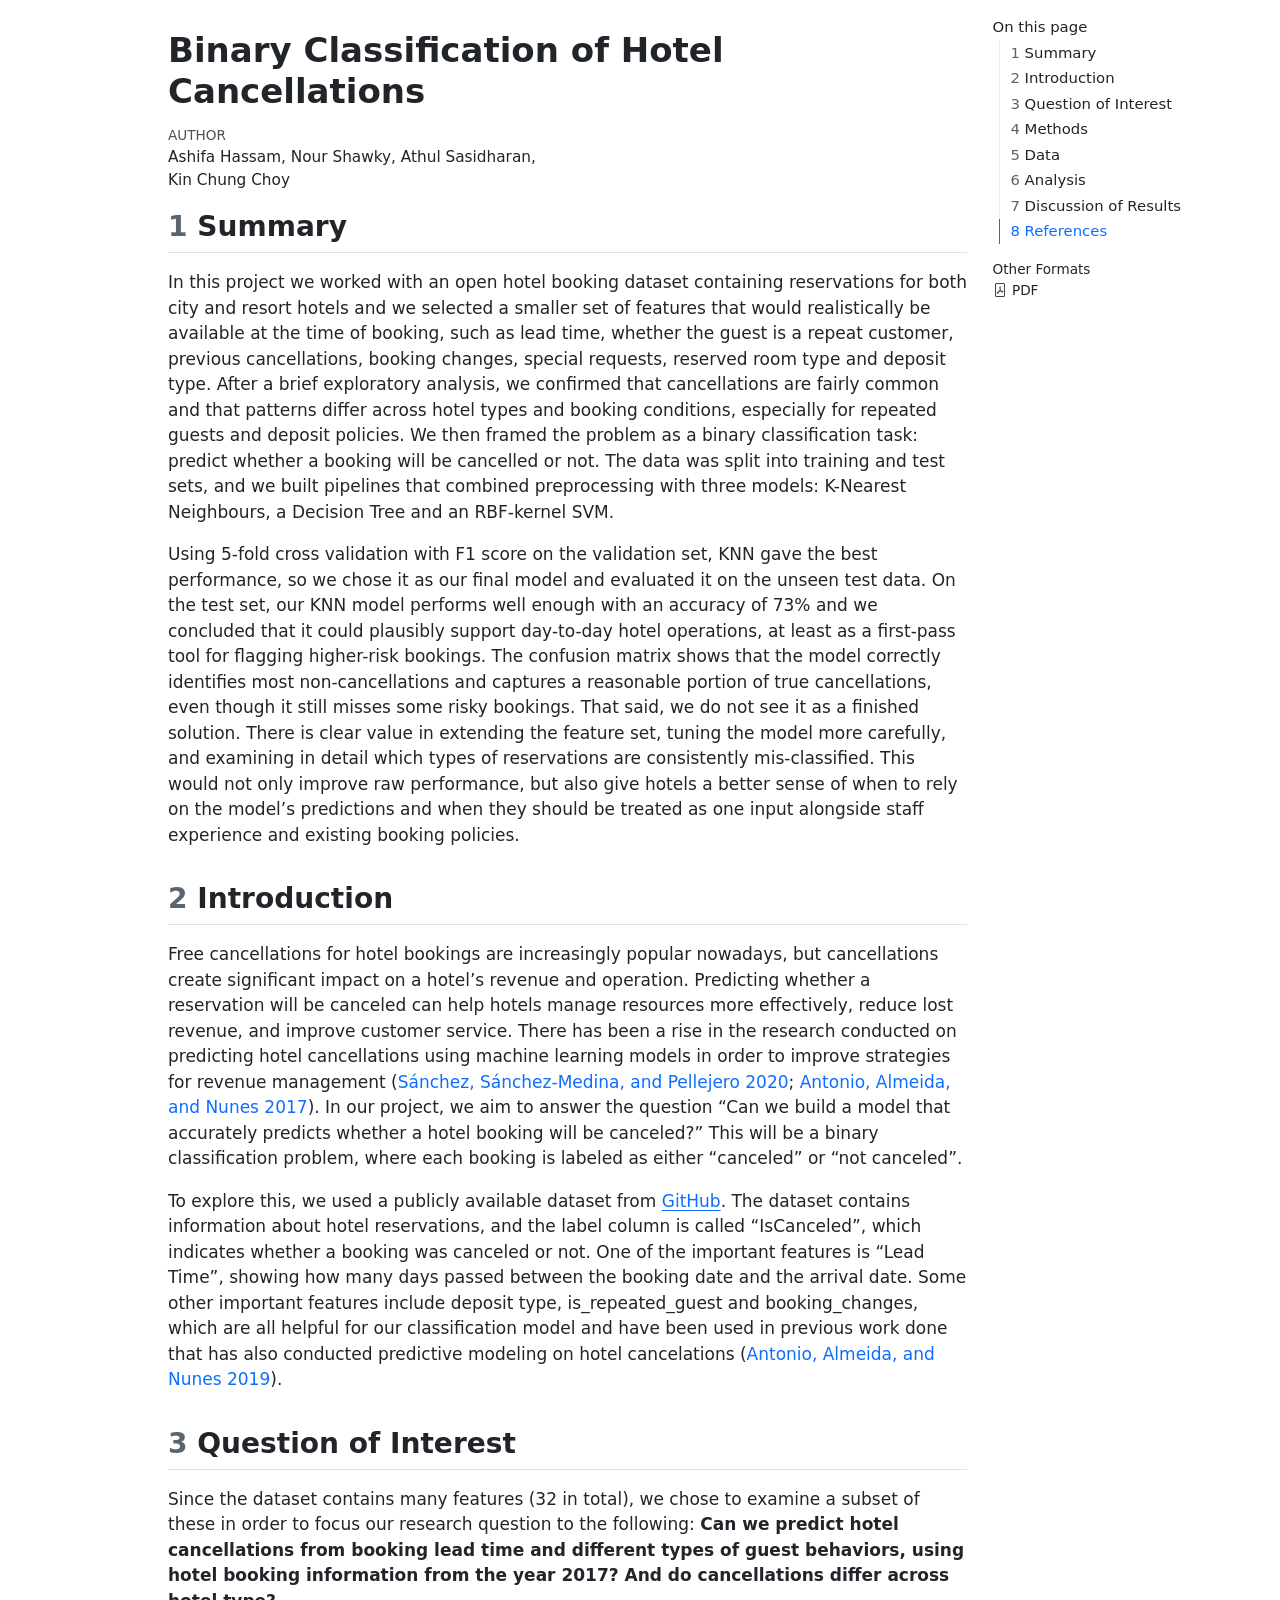
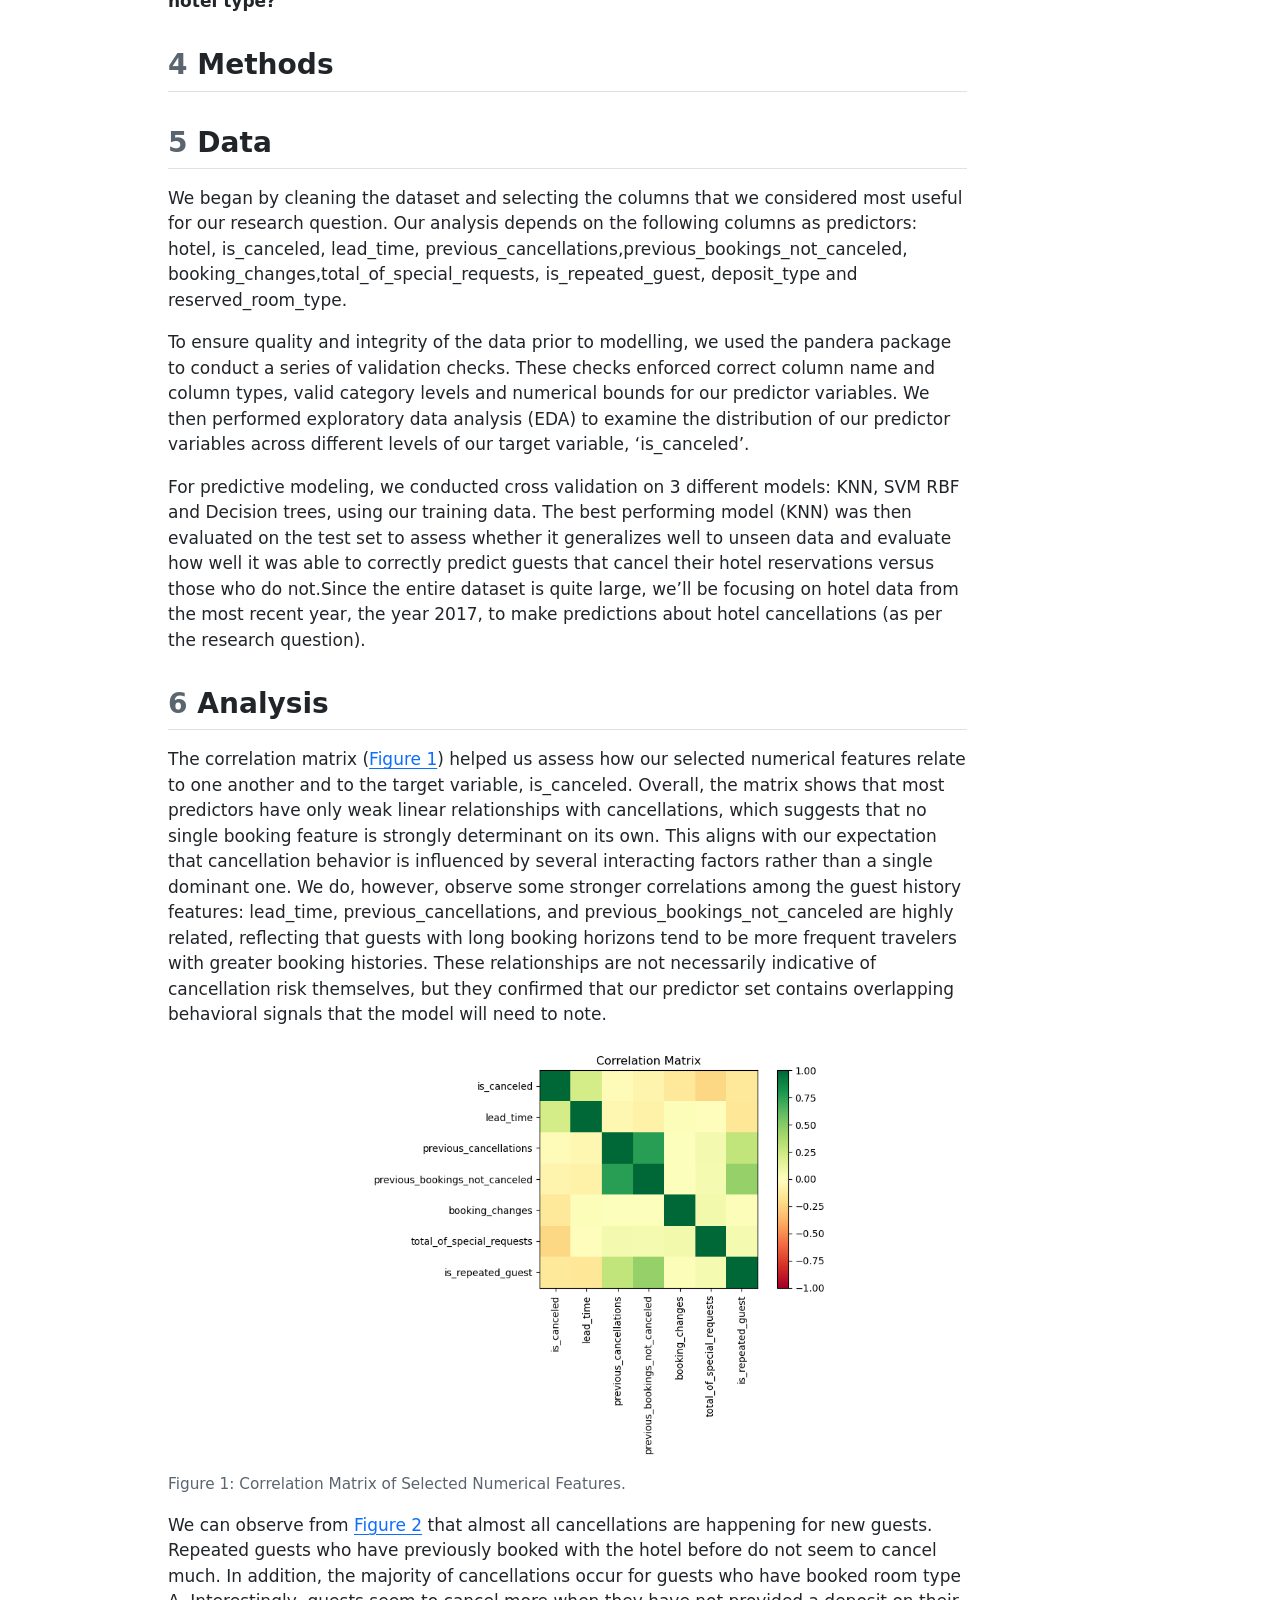
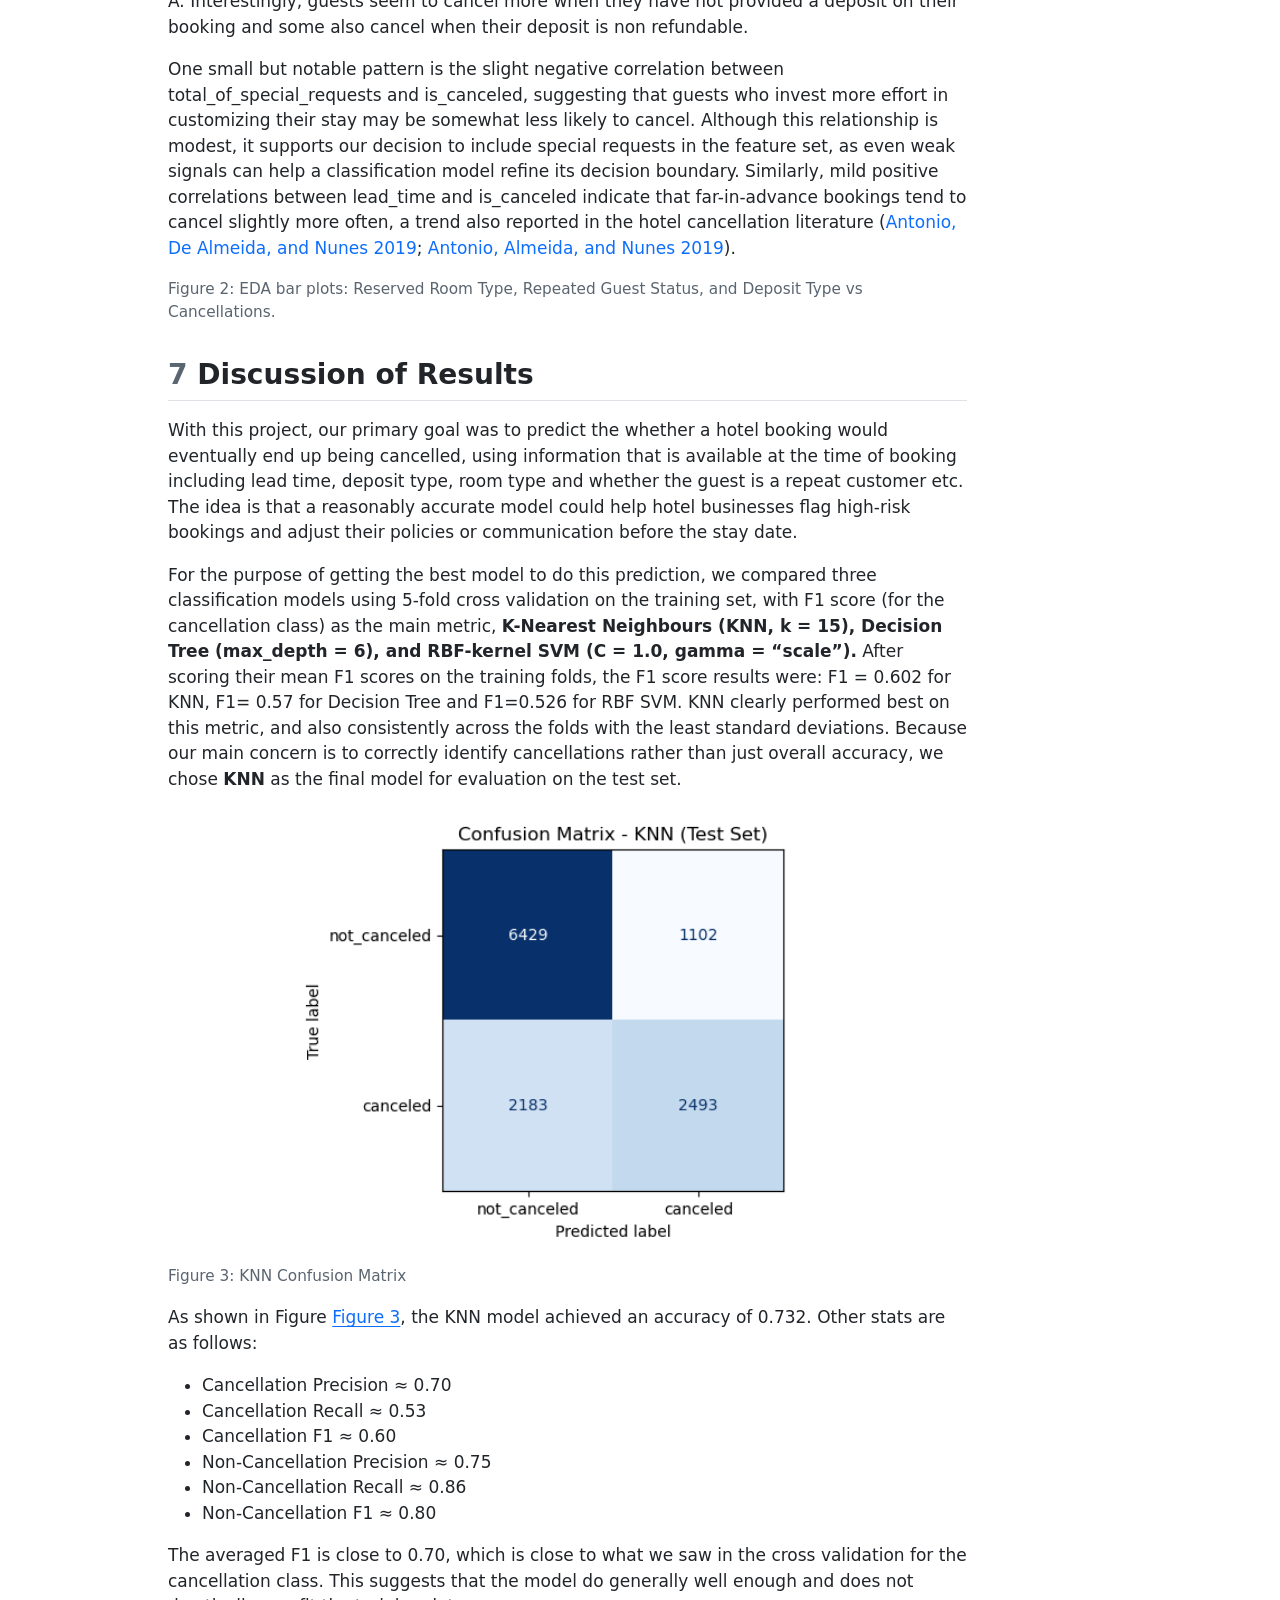
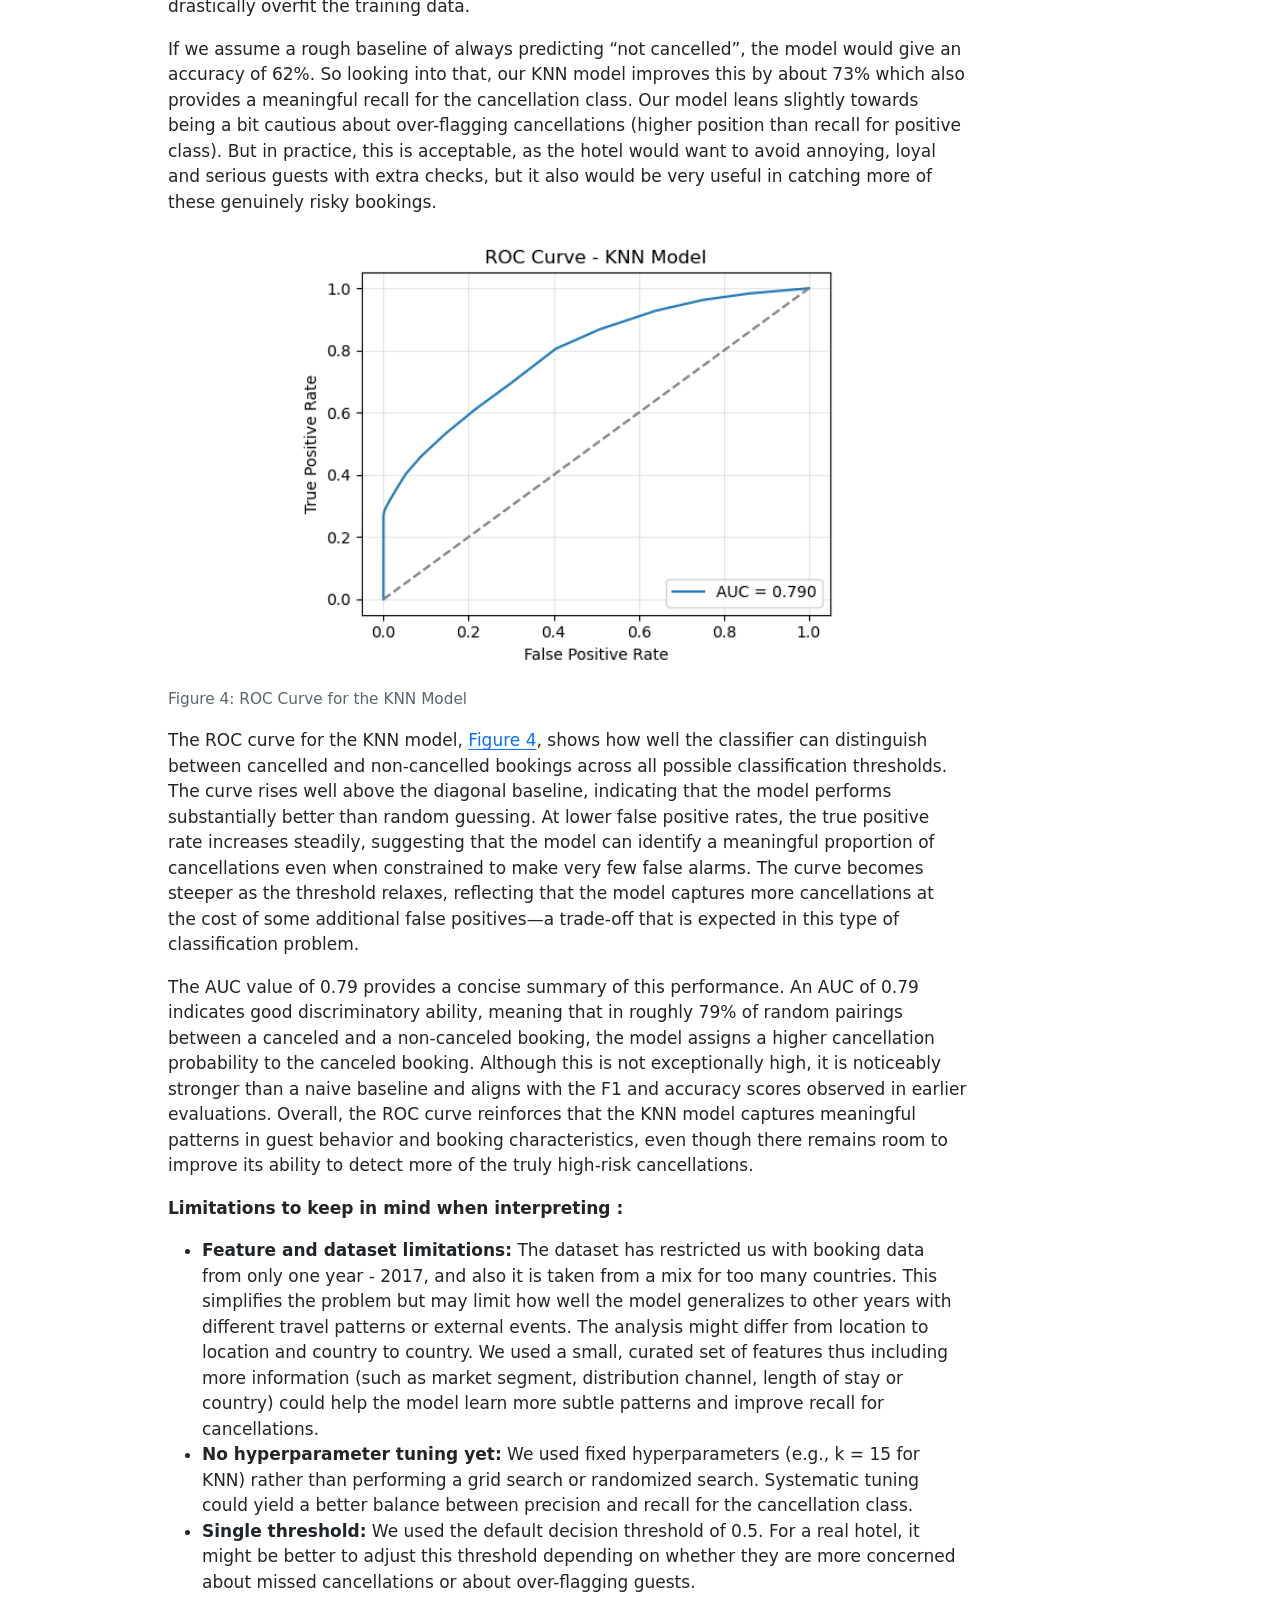
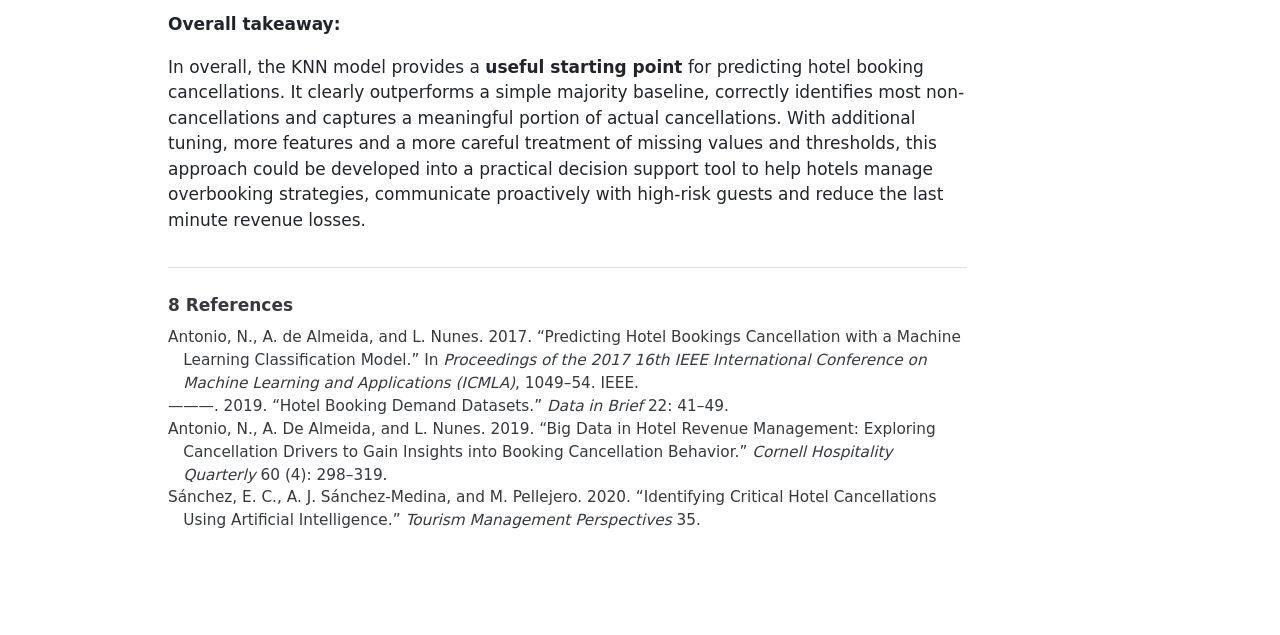
==== commit c47d5c6a: "fixed typo in makefile for eda figure + adjusted index.html to display pdf" ====
--- a/docs/index.html
+++ b/docs/index.html
@@ -113,7 +113,7 @@
   <li><a href="#discussion-of-results" id="toc-discussion-of-results" class="nav-link" data-scroll-target="#discussion-of-results"><span class="header-section-number">7</span> Discussion of Results</a></li>
   <li><a href="#references" id="toc-references" class="nav-link" data-scroll-target="#references"><span class="header-section-number">8</span> References</a></li>
   </ul>
-<div class="quarto-alternate-formats"><h2>Other Formats</h2><ul><li><a href="hotel_cancellation_classification_analysis.pdf"><i class="bi bi-file-pdf"></i>PDF</a></li></ul></div></nav>
+<div class="quarto-alternate-formats"><h2>Other Formats</h2><ul><li><a href="reports/hotel_cancellation_classification_analysis.pdf"><i class="bi bi-file-pdf"></i>PDF</a></li></ul></div></nav>
     </div>
 <!-- main -->
 <main class="content" id="quarto-document-content">
@@ -173,7 +173,7 @@
 <div id="fig-corrmatrix" class="quarto-float quarto-figure quarto-figure-center anchored">
 <figure class="quarto-float quarto-float-fig figure">
 <div aria-describedby="fig-corrmatrix-caption-0ceaefa1-69ba-4598-a22c-09a6ac19f8ca">
-<img src="../results/figures/eda_correlation_matrix.png" class="img-fluid figure-img" style="width:70.0%">
+<img src="results/figures/eda_correlation_matrix.png" class="img-fluid figure-img" style="width:70.0%">
 </div>
 <figcaption class="quarto-float-caption-bottom quarto-float-caption quarto-float-fig" id="fig-corrmatrix-caption-0ceaefa1-69ba-4598-a22c-09a6ac19f8ca">
 Figure&nbsp;1: Correlation Matrix of Selected Numerical Features.
@@ -202,7 +202,7 @@
 <div id="fig-knnconfusion" class="quarto-float quarto-figure quarto-figure-center anchored">
 <figure class="quarto-float quarto-float-fig figure">
 <div aria-describedby="fig-knnconfusion-caption-0ceaefa1-69ba-4598-a22c-09a6ac19f8ca">
-<img src="../results/figures/confusion_matrix_knn.png" class="img-fluid figure-img" style="width:70.0%">
+<img src="results/figures/confusion_matrix_knn.png" class="img-fluid figure-img" style="width:70.0%">
 </div>
 <figcaption class="quarto-float-caption-bottom quarto-float-caption quarto-float-fig" id="fig-knnconfusion-caption-0ceaefa1-69ba-4598-a22c-09a6ac19f8ca">
 Figure&nbsp;3: KNN Confusion Matrix
@@ -225,7 +225,7 @@
 <div id="fig-knnroc" class="quarto-float quarto-figure quarto-figure-center anchored">
 <figure class="quarto-float quarto-float-fig figure">
 <div aria-describedby="fig-knnroc-caption-0ceaefa1-69ba-4598-a22c-09a6ac19f8ca">
-<img src="../results/figures/roc_curve_knn.png" class="img-fluid figure-img" style="width:70.0%">
+<img src="results/figures/roc_curve_knn.png" class="img-fluid figure-img" style="width:70.0%">
 </div>
 <figcaption class="quarto-float-caption-bottom quarto-float-caption quarto-float-fig" id="fig-knnroc-caption-0ceaefa1-69ba-4598-a22c-09a6ac19f8ca">
 Figure&nbsp;4: ROC Curve for the KNN Model
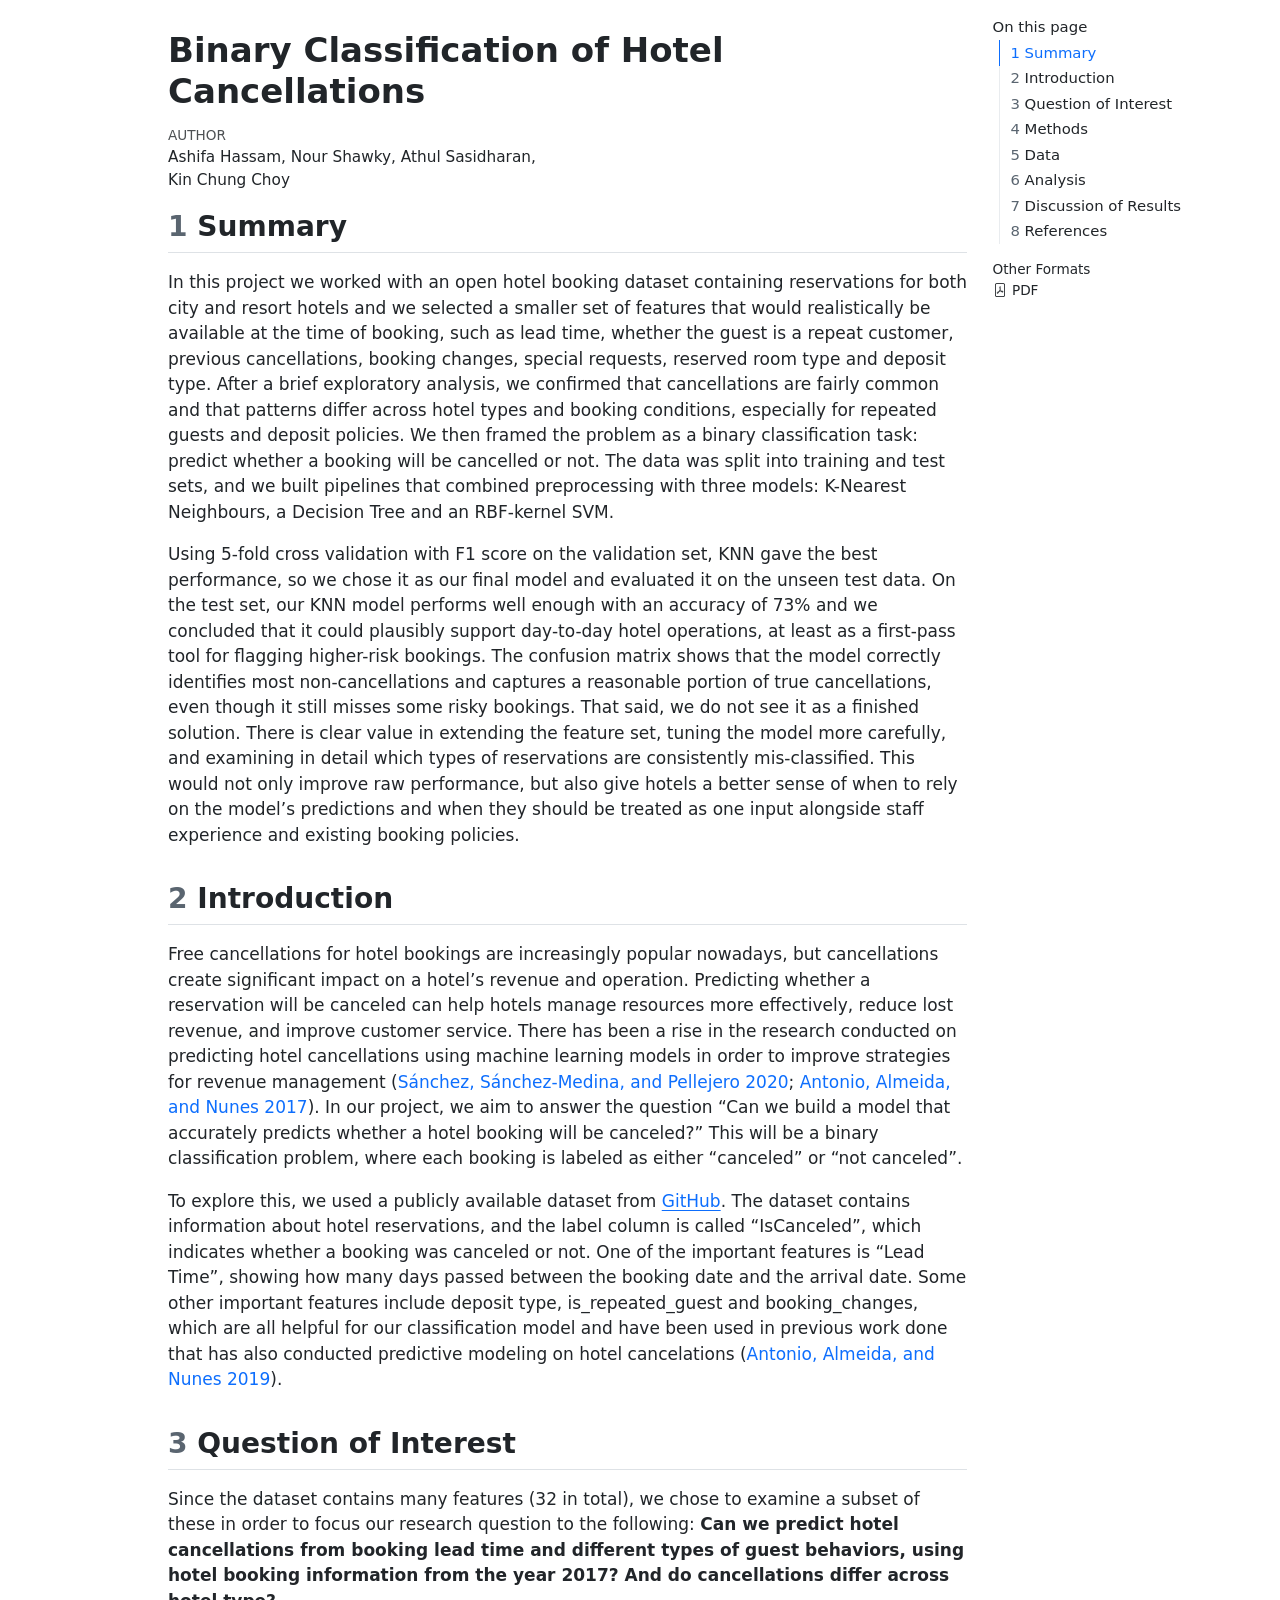
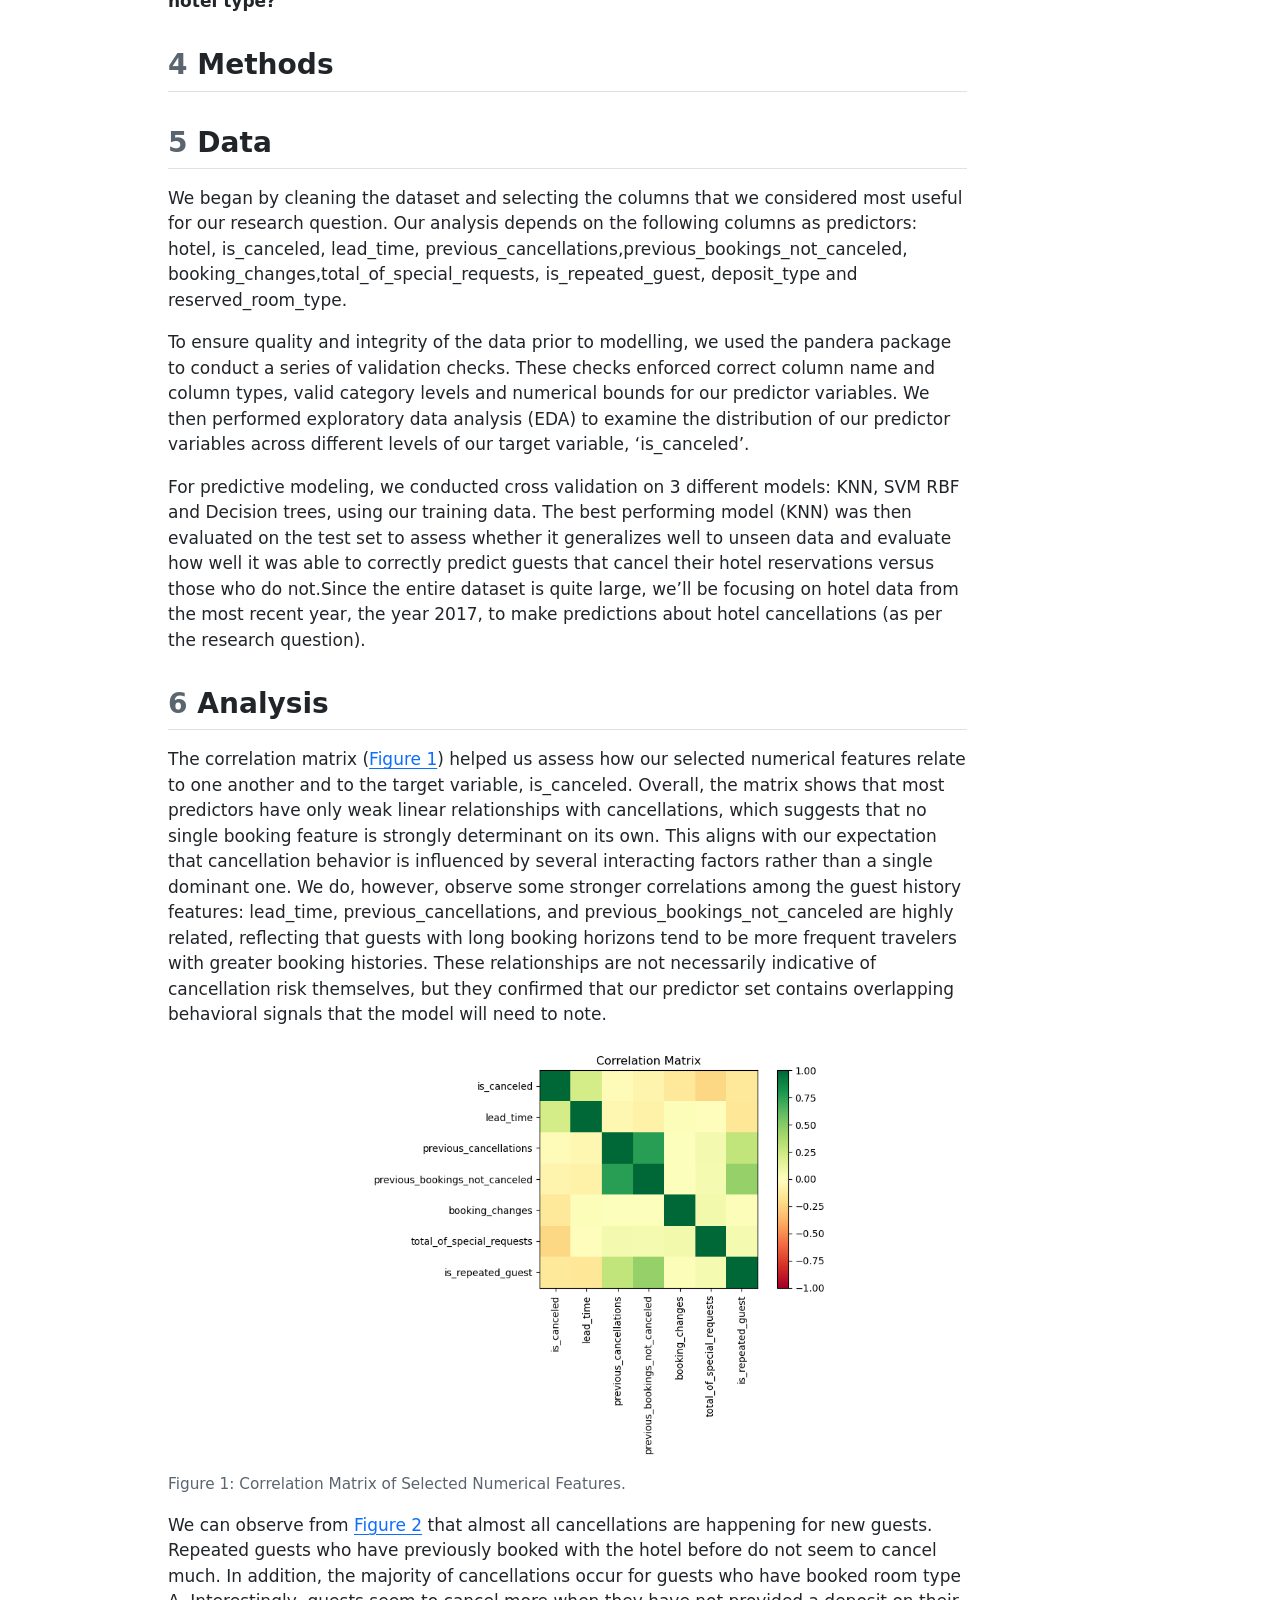
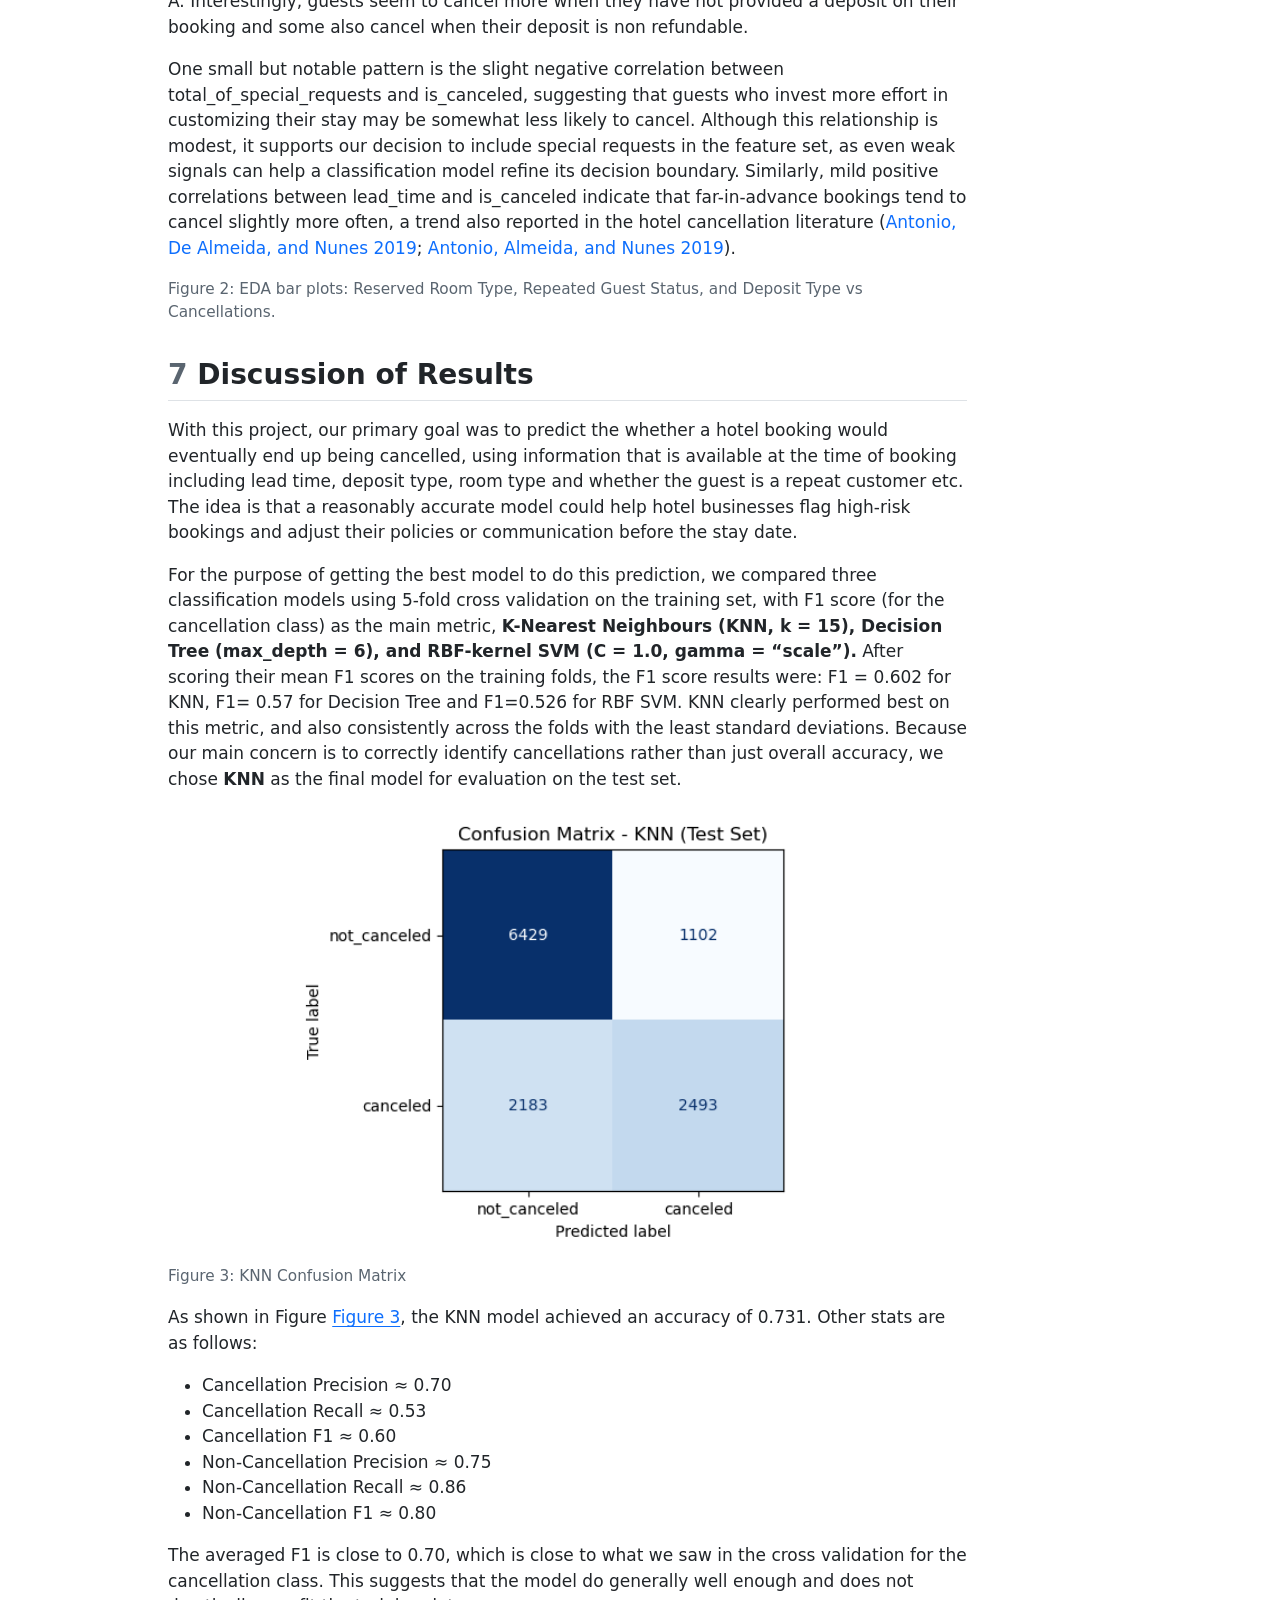
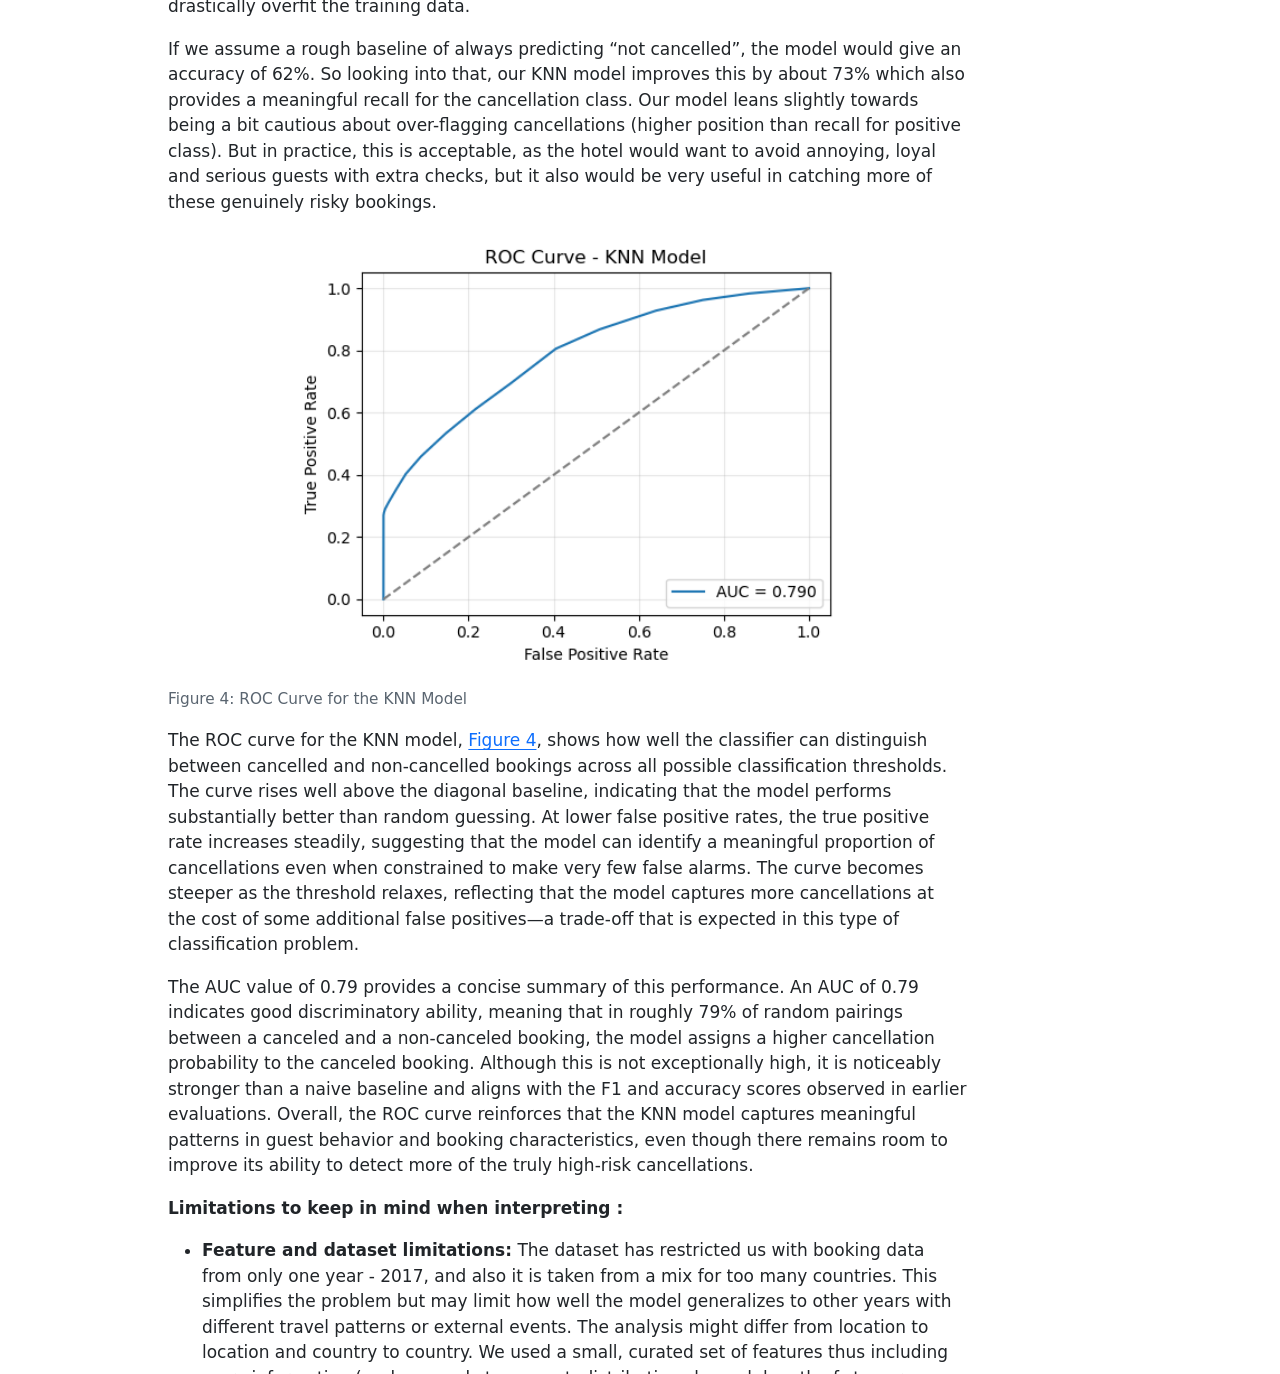
==== commit f61546a6: "fixing index.html" ====
--- a/docs/index.html
+++ b/docs/index.html
@@ -1,673 +1,17 @@
-<!DOCTYPE html>
-<html xmlns="http://www.w3.org/1999/xhtml" lang="en" xml:lang="en"><head>
+<html xmlns="http://www.w3.org/1999/xhtml">
+  <head>
+    <title>Redirecting…</title>
+    <meta http-equiv="refresh" content="0; URL='reports/hotel_cancellation_classification_analysis.html'" />
+  </head>
+  <body>
 
-<meta charset="utf-8">
-<meta name="generator" content="quarto-1.8.26">
+    <p>If you are not redirected automatically, 
+       <a href="reports/hotel_cancellation_classification_analysis.html">click here to view the report</a>.
+    </p>
 
-<meta name="viewport" content="width=device-width, initial-scale=1.0, user-scalable=yes">
+    <p>
+       <a href="reports/hotel_cancellation_classification_analysis.pdf">Download PDF version</a>
+    </p>
 
-<meta name="author" content="Ashifa Hassam, Nour Shawky, Athul Sasidharan, Kin Chung Choy">
-
-<title>Binary Classification of Hotel Cancellations</title>
-<style>
-code{white-space: pre-wrap;}
-span.smallcaps{font-variant: small-caps;}
-div.columns{display: flex; gap: min(4vw, 1.5em);}
-div.column{flex: auto; overflow-x: auto;}
-div.hanging-indent{margin-left: 1.5em; text-indent: -1.5em;}
-ul.task-list{list-style: none;}
-ul.task-list li input[type="checkbox"] {
-  width: 0.8em;
-  margin: 0 0.8em 0.2em -1em; /* quarto-specific, see https://github.com/quarto-dev/quarto-cli/issues/4556 */ 
-  vertical-align: middle;
-}
-/* CSS for citations */
-div.csl-bib-body { }
-div.csl-entry {
-  clear: both;
-  margin-bottom: 0em;
-}
-.hanging-indent div.csl-entry {
-  margin-left:2em;
-  text-indent:-2em;
-}
-div.csl-left-margin {
-  min-width:2em;
-  float:left;
-}
-div.csl-right-inline {
-  margin-left:2em;
-  padding-left:1em;
-}
-div.csl-indent {
-  margin-left: 2em;
-}</style>
-
-
-<script src="site_libs/quarto-nav/quarto-nav.js"></script>
-<script src="site_libs/clipboard/clipboard.min.js"></script>
-<script src="site_libs/quarto-search/autocomplete.umd.js"></script>
-<script src="site_libs/quarto-search/fuse.min.js"></script>
-<script src="site_libs/quarto-search/quarto-search.js"></script>
-<meta name="quarto:offset" content="../">
-<script src="site_libs/quarto-html/quarto.js" type="module"></script>
-<script src="site_libs/quarto-html/tabsets/tabsets.js" type="module"></script>
-<script src="site_libs/quarto-html/axe/axe-check.js" type="module"></script>
-<script src="site_libs/quarto-html/popper.min.js"></script>
-<script src="site_libs/quarto-html/tippy.umd.min.js"></script>
-<script src="site_libs/quarto-html/anchor.min.js"></script>
-<link href="site_libs/quarto-html/tippy.css" rel="stylesheet">
-<link href="site_libs/quarto-html/quarto-syntax-highlighting-587c61ba64f3a5504c4d52d930310e48.css" rel="stylesheet" id="quarto-text-highlighting-styles">
-<script src="site_libs/bootstrap/bootstrap.min.js"></script>
-<link href="site_libs/bootstrap/bootstrap-icons.css" rel="stylesheet">
-<link href="site_libs/bootstrap/bootstrap-3906a769cb48dc3223fd9b7e828ec842.min.css" rel="stylesheet" append-hash="true" id="quarto-bootstrap" data-mode="light">
-<script id="quarto-search-options" type="application/json">{
-  "location": "sidebar",
-  "copy-button": false,
-  "collapse-after": 3,
-  "panel-placement": "start",
-  "type": "textbox",
-  "limit": 50,
-  "keyboard-shortcut": [
-    "f",
-    "/",
-    "s"
-  ],
-  "show-item-context": false,
-  "language": {
-    "search-no-results-text": "No results",
-    "search-matching-documents-text": "matching documents",
-    "search-copy-link-title": "Copy link to search",
-    "search-hide-matches-text": "Hide additional matches",
-    "search-more-match-text": "more match in this document",
-    "search-more-matches-text": "more matches in this document",
-    "search-clear-button-title": "Clear",
-    "search-text-placeholder": "",
-    "search-detached-cancel-button-title": "Cancel",
-    "search-submit-button-title": "Submit",
-    "search-label": "Search"
-  }
-}</script>
-
-
-</head>
-
-<body class="quarto-light">
-
-<div id="quarto-search-results"></div>
-<!-- content -->
-<div id="quarto-content" class="quarto-container page-columns page-rows-contents page-layout-article">
-<!-- sidebar -->
-<!-- margin-sidebar -->
-    <div id="quarto-margin-sidebar" class="sidebar margin-sidebar">
-        <nav id="TOC" role="doc-toc" class="toc-active">
-    <h2 id="toc-title">On this page</h2>
-   
-  <ul>
-  <li><a href="#summary" id="toc-summary" class="nav-link active" data-scroll-target="#summary"><span class="header-section-number">1</span> Summary</a></li>
-  <li><a href="#introduction" id="toc-introduction" class="nav-link" data-scroll-target="#introduction"><span class="header-section-number">2</span> Introduction</a></li>
-  <li><a href="#question-of-interest" id="toc-question-of-interest" class="nav-link" data-scroll-target="#question-of-interest"><span class="header-section-number">3</span> Question of Interest</a></li>
-  <li><a href="#methods" id="toc-methods" class="nav-link" data-scroll-target="#methods"><span class="header-section-number">4</span> Methods</a></li>
-  <li><a href="#data" id="toc-data" class="nav-link" data-scroll-target="#data"><span class="header-section-number">5</span> Data</a></li>
-  <li><a href="#analysis" id="toc-analysis" class="nav-link" data-scroll-target="#analysis"><span class="header-section-number">6</span> Analysis</a></li>
-  <li><a href="#discussion-of-results" id="toc-discussion-of-results" class="nav-link" data-scroll-target="#discussion-of-results"><span class="header-section-number">7</span> Discussion of Results</a></li>
-  <li><a href="#references" id="toc-references" class="nav-link" data-scroll-target="#references"><span class="header-section-number">8</span> References</a></li>
-  </ul>
-<div class="quarto-alternate-formats"><h2>Other Formats</h2><ul><li><a href="reports/hotel_cancellation_classification_analysis.pdf"><i class="bi bi-file-pdf"></i>PDF</a></li></ul></div></nav>
-    </div>
-<!-- main -->
-<main class="content" id="quarto-document-content">
-
-<header id="title-block-header" class="quarto-title-block default">
-<div class="quarto-title">
-<h1 class="title">Binary Classification of Hotel Cancellations</h1>
-</div>
-
-
-
-<div class="quarto-title-meta">
-
-    <div>
-    <div class="quarto-title-meta-heading">Author</div>
-    <div class="quarto-title-meta-contents">
-             <p>Ashifa Hassam, Nour Shawky, Athul Sasidharan, Kin Chung Choy </p>
-          </div>
-  </div>
-    
-  
-    
-  </div>
-  
-
-
-</header>
-
-
-<section id="summary" class="level2" data-number="1">
-<h2 data-number="1" class="anchored" data-anchor-id="summary"><span class="header-section-number">1</span> Summary</h2>
-<p>In this project we worked with an open hotel booking dataset containing reservations for both city and resort hotels and we selected a smaller set of features that would realistically be available at the time of booking, such as lead time, whether the guest is a repeat customer, previous cancellations, booking changes, special requests, reserved room type and deposit type. After a brief exploratory analysis, we confirmed that cancellations are fairly common and that patterns differ across hotel types and booking conditions, especially for repeated guests and deposit policies. We then framed the problem as a binary classification task: predict whether a booking will be cancelled or not. The data was split into training and test sets, and we built pipelines that combined preprocessing with three models: K-Nearest Neighbours, a Decision Tree and an RBF-kernel SVM.</p>
-<p>Using 5-fold cross validation with F1 score on the validation set, KNN gave the best performance, so we chose it as our final model and evaluated it on the unseen test data. On the test set, our KNN model performs well enough with an accuracy of 73% and we concluded that it could plausibly support day-to-day hotel operations, at least as a first-pass tool for flagging higher-risk bookings. The confusion matrix shows that the model correctly identifies most non-cancellations and captures a reasonable portion of true cancellations, even though it still misses some risky bookings. That said, we do not see it as a finished solution. There is clear value in extending the feature set, tuning the model more carefully, and examining in detail which types of reservations are consistently mis-classified. This would not only improve raw performance, but also give hotels a better sense of when to rely on the model’s predictions and when they should be treated as one input alongside staff experience and existing booking policies.</p>
-</section>
-<section id="introduction" class="level2" data-number="2">
-<h2 data-number="2" class="anchored" data-anchor-id="introduction"><span class="header-section-number">2</span> Introduction</h2>
-<p>Free cancellations for hotel bookings are increasingly popular nowadays, but cancellations create significant impact on a hotel’s revenue and operation. Predicting whether a reservation will be canceled can help hotels manage resources more effectively, reduce lost revenue, and improve customer service. There has been a rise in the research conducted on predicting hotel cancellations using machine learning models in order to improve strategies for revenue management <span class="citation" data-cites="sanchez2020 antonio2017">(<a href="#ref-sanchez2020" role="doc-biblioref">Sánchez, Sánchez-Medina, and Pellejero 2020</a>; <a href="#ref-antonio2017" role="doc-biblioref">Antonio, Almeida, and Nunes 2017</a>)</span>. In our project, we aim to answer the question “Can we build a model that accurately predicts whether a hotel booking will be canceled?” This will be a binary classification problem, where each booking is labeled as either “canceled” or “not canceled”.</p>
-<p>To explore this, we used a publicly available dataset from <a href="https://raw.githubusercontent.com/manthangandhi/hotel_cancellation_prediction/refs/heads/main/data/hotel_bookings.csv">GitHub</a>. The dataset contains information about hotel reservations, and the label column is called “IsCanceled”, which indicates whether a booking was canceled or not. One of the important features is “Lead Time”, showing how many days passed between the booking date and the arrival date. Some other important features include deposit type, is_repeated_guest and booking_changes, which are all helpful for our classification model and have been used in previous work done that has also conducted predictive modeling on hotel cancelations <span class="citation" data-cites="antonio2019_dataset">(<a href="#ref-antonio2019_dataset" role="doc-biblioref">Antonio, Almeida, and Nunes 2019</a>)</span>.</p>
-</section>
-<section id="question-of-interest" class="level2" data-number="3">
-<h2 data-number="3" class="anchored" data-anchor-id="question-of-interest"><span class="header-section-number">3</span> Question of Interest</h2>
-<p>Since the dataset contains many features (32 in total), we chose to examine a subset of these in order to focus our research question to the following: <strong>Can we predict hotel cancellations from booking lead time and different types of guest behaviors, using hotel booking information from the year 2017? And do cancellations differ across hotel type?</strong></p>
-</section>
-<section id="methods" class="level2" data-number="4">
-<h2 data-number="4" class="anchored" data-anchor-id="methods"><span class="header-section-number">4</span> Methods</h2>
-</section>
-<section id="data" class="level2" data-number="5">
-<h2 data-number="5" class="anchored" data-anchor-id="data"><span class="header-section-number">5</span> Data</h2>
-<p>We began by cleaning the dataset and selecting the columns that we considered most useful for our research question. Our analysis depends on the following columns as predictors: hotel, is_canceled, lead_time, previous_cancellations,previous_bookings_not_canceled, booking_changes,total_of_special_requests, is_repeated_guest, deposit_type and reserved_room_type.</p>
-<p>To ensure quality and integrity of the data prior to modelling, we used the pandera package to conduct a series of validation checks. These checks enforced correct column name and column types, valid category levels and numerical bounds for our predictor variables. We then performed exploratory data analysis (EDA) to examine the distribution of our predictor variables across different levels of our target variable, ‘is_canceled’.</p>
-<p>For predictive modeling, we conducted cross validation on 3 different models: KNN, SVM RBF and Decision trees, using our training data. The best performing model (KNN) was then evaluated on the test set to assess whether it generalizes well to unseen data and evaluate how well it was able to correctly predict guests that cancel their hotel reservations versus those who do not.Since the entire dataset is quite large, we’ll be focusing on hotel data from the most recent year, the year 2017, to make predictions about hotel cancellations (as per the research question).</p>
-</section>
-<section id="analysis" class="level2" data-number="6">
-<h2 data-number="6" class="anchored" data-anchor-id="analysis"><span class="header-section-number">6</span> Analysis</h2>
-<p>The correlation matrix (<a href="#fig-corrmatrix" class="quarto-xref">Figure&nbsp;1</a>) helped us assess how our selected numerical features relate to one another and to the target variable, is_canceled. Overall, the matrix shows that most predictors have only weak linear relationships with cancellations, which suggests that no single booking feature is strongly determinant on its own. This aligns with our expectation that cancellation behavior is influenced by several interacting factors rather than a single dominant one. We do, however, observe some stronger correlations among the guest history features: lead_time, previous_cancellations, and previous_bookings_not_canceled are highly related, reflecting that guests with long booking horizons tend to be more frequent travelers with greater booking histories. These relationships are not necessarily indicative of cancellation risk themselves, but they confirmed that our predictor set contains overlapping behavioral signals that the model will need to note.</p>
-<div class="center">
-<div id="fig-corrmatrix" class="quarto-float quarto-figure quarto-figure-center anchored">
-<figure class="quarto-float quarto-float-fig figure">
-<div aria-describedby="fig-corrmatrix-caption-0ceaefa1-69ba-4598-a22c-09a6ac19f8ca">
-<img src="results/figures/eda_correlation_matrix.png" class="img-fluid figure-img" style="width:70.0%">
-</div>
-<figcaption class="quarto-float-caption-bottom quarto-float-caption quarto-float-fig" id="fig-corrmatrix-caption-0ceaefa1-69ba-4598-a22c-09a6ac19f8ca">
-Figure&nbsp;1: Correlation Matrix of Selected Numerical Features.
-</figcaption>
-</figure>
-</div>
-</div>
-<p>We can observe from <a href="#fig-eda-bars" class="quarto-xref">Figure&nbsp;2</a> that almost all cancellations are happening for new guests. Repeated guests who have previously booked with the hotel before do not seem to cancel much. In addition, the majority of cancellations occur for guests who have booked room type A. Interestingly, guests seem to cancel more when they have not provided a deposit on their booking and some also cancel when their deposit is non refundable.</p>
-<p>One small but notable pattern is the slight negative correlation between total_of_special_requests and is_canceled, suggesting that guests who invest more effort in customizing their stay may be somewhat less likely to cancel. Although this relationship is modest, it supports our decision to include special requests in the feature set, as even weak signals can help a classification model refine its decision boundary. Similarly, mild positive correlations between lead_time and is_canceled indicate that far-in-advance bookings tend to cancel slightly more often, a trend also reported in the hotel cancellation literature <span class="citation" data-cites="antonio2019_bigdata antonio2019_dataset">(<a href="#ref-antonio2019_bigdata" role="doc-biblioref">Antonio, De Almeida, and Nunes 2019</a>; <a href="#ref-antonio2019_dataset" role="doc-biblioref">Antonio, Almeida, and Nunes 2019</a>)</span>.</p>
-<div id="fig-eda-bars" class="quarto-float quarto-figure quarto-figure-center anchored">
-<figure class="quarto-float quarto-float-fig figure">
-<div aria-describedby="fig-eda-bars-caption-0ceaefa1-69ba-4598-a22c-09a6ac19f8ca">
-
-</div>
-<figcaption class="quarto-float-caption-bottom quarto-float-caption quarto-float-fig" id="fig-eda-bars-caption-0ceaefa1-69ba-4598-a22c-09a6ac19f8ca">
-Figure&nbsp;2: EDA bar plots: Reserved Room Type, Repeated Guest Status, and Deposit Type vs Cancellations.
-</figcaption>
-</figure>
-</div>
-</section>
-<section id="discussion-of-results" class="level2" data-number="7">
-<h2 data-number="7" class="anchored" data-anchor-id="discussion-of-results"><span class="header-section-number">7</span> Discussion of Results</h2>
-<p>With this project, our primary goal was to predict the whether a hotel booking would eventually end up being cancelled, using information that is available at the time of booking including lead time, deposit type, room type and whether the guest is a repeat customer etc. The idea is that a reasonably accurate model could help hotel businesses flag high-risk bookings and adjust their policies or communication before the stay date.</p>
-<p>For the purpose of getting the best model to do this prediction, we compared three classification models using 5-fold cross validation on the training set, with F1 score (for the cancellation class) as the main metric, <strong>K-Nearest Neighbours (KNN, k = 15), Decision Tree (max_depth = 6), and RBF-kernel SVM (C = 1.0, gamma = “scale”).</strong> After scoring their mean F1 scores on the training folds, the F1 score results were: F1 = 0.602 for KNN, F1= 0.57 for Decision Tree and F1=0.526 for RBF SVM. KNN clearly performed best on this metric, and also consistently across the folds with the least standard deviations. Because our main concern is to correctly identify cancellations rather than just overall accuracy, we chose <strong>KNN</strong> as the final model for evaluation on the test set.</p>
-<div class="center">
-<div id="fig-knnconfusion" class="quarto-float quarto-figure quarto-figure-center anchored">
-<figure class="quarto-float quarto-float-fig figure">
-<div aria-describedby="fig-knnconfusion-caption-0ceaefa1-69ba-4598-a22c-09a6ac19f8ca">
-<img src="results/figures/confusion_matrix_knn.png" class="img-fluid figure-img" style="width:70.0%">
-</div>
-<figcaption class="quarto-float-caption-bottom quarto-float-caption quarto-float-fig" id="fig-knnconfusion-caption-0ceaefa1-69ba-4598-a22c-09a6ac19f8ca">
-Figure&nbsp;3: KNN Confusion Matrix
-</figcaption>
-</figure>
-</div>
-</div>
-<p>As shown in Figure <a href="#fig-knnconfusion" class="quarto-xref">Figure&nbsp;3</a>, the KNN model achieved an accuracy of 0.732. Other stats are as follows:</p>
-<ul>
-<li>Cancellation Precision ≈ 0.70</li>
-<li>Cancellation Recall ≈ 0.53</li>
-<li>Cancellation F1 ≈ 0.60</li>
-<li>Non-Cancellation Precision ≈ 0.75</li>
-<li>Non-Cancellation Recall ≈ 0.86</li>
-<li>Non-Cancellation F1 ≈ 0.80</li>
-</ul>
-<p>The averaged F1 is close to 0.70, which is close to what we saw in the cross validation for the cancellation class. This suggests that the model do generally well enough and does not drastically overfit the training data.</p>
-<p>If we assume a rough baseline of always predicting “not cancelled”, the model would give an accuracy of 62%. So looking into that, our KNN model improves this by about 73% which also provides a meaningful recall for the cancellation class. Our model leans slightly towards being a bit cautious about over-flagging cancellations (higher position than recall for positive class). But in practice, this is acceptable, as the hotel would want to avoid annoying, loyal and serious guests with extra checks, but it also would be very useful in catching more of these genuinely risky bookings.</p>
-<div class="center">
-<div id="fig-knnroc" class="quarto-float quarto-figure quarto-figure-center anchored">
-<figure class="quarto-float quarto-float-fig figure">
-<div aria-describedby="fig-knnroc-caption-0ceaefa1-69ba-4598-a22c-09a6ac19f8ca">
-<img src="results/figures/roc_curve_knn.png" class="img-fluid figure-img" style="width:70.0%">
-</div>
-<figcaption class="quarto-float-caption-bottom quarto-float-caption quarto-float-fig" id="fig-knnroc-caption-0ceaefa1-69ba-4598-a22c-09a6ac19f8ca">
-Figure&nbsp;4: ROC Curve for the KNN Model
-</figcaption>
-</figure>
-</div>
-</div>
-<p>The ROC curve for the KNN model, <a href="#fig-knnroc" class="quarto-xref">Figure&nbsp;4</a>, shows how well the classifier can distinguish between cancelled and non-cancelled bookings across all possible classification thresholds. The curve rises well above the diagonal baseline, indicating that the model performs substantially better than random guessing. At lower false positive rates, the true positive rate increases steadily, suggesting that the model can identify a meaningful proportion of cancellations even when constrained to make very few false alarms. The curve becomes steeper as the threshold relaxes, reflecting that the model captures more cancellations at the cost of some additional false positives—a trade-off that is expected in this type of classification problem.</p>
-<p>The AUC value of 0.79 provides a concise summary of this performance. An AUC of 0.79 indicates good discriminatory ability, meaning that in roughly 79% of random pairings between a canceled and a non-canceled booking, the model assigns a higher cancellation probability to the canceled booking. Although this is not exceptionally high, it is noticeably stronger than a naive baseline and aligns with the F1 and accuracy scores observed in earlier evaluations. Overall, the ROC curve reinforces that the KNN model captures meaningful patterns in guest behavior and booking characteristics, even though there remains room to improve its ability to detect more of the truly high-risk cancellations.</p>
-<p><strong>Limitations to keep in mind when interpreting :</strong></p>
-<ul>
-<li><strong>Feature and dataset limitations:</strong> The dataset has restricted us with booking data from only one year - 2017, and also it is taken from a mix for too many countries. This simplifies the problem but may limit how well the model generalizes to other years with different travel patterns or external events. The analysis might differ from location to location and country to country. We used a small, curated set of features thus including more information (such as market segment, distribution channel, length of stay or country) could help the model learn more subtle patterns and improve recall for cancellations.</li>
-<li><strong>No hyperparameter tuning yet:</strong> We used fixed hyperparameters (e.g., k = 15 for KNN) rather than performing a grid search or randomized search. Systematic tuning could yield a better balance between precision and recall for the cancellation class.</li>
-<li><strong>Single threshold:</strong> We used the default decision threshold of 0.5. For a real hotel, it might be better to adjust this threshold depending on whether they are more concerned about missed cancellations or about over-flagging guests.</li>
-</ul>
-<p><strong>Overall takeaway:</strong></p>
-<p>In overall, the KNN model provides a <strong>useful starting point</strong> for predicting hotel booking cancellations. It clearly outperforms a simple majority baseline, correctly identifies most non-cancellations and captures a meaningful portion of actual cancellations. With additional tuning, more features and a more careful treatment of missing values and thresholds, this approach could be developed into a practical decision support tool to help hotels manage overbooking strategies, communicate proactively with high-risk guests and reduce the last minute revenue losses.</p>
-</section>
-<section id="references" class="level2" data-number="8">
-
-
-
-
-</section>
-
-<div id="quarto-appendix" class="default"><section class="quarto-appendix-contents" role="doc-bibliography" id="quarto-bibliography"><h2 class="anchored quarto-appendix-heading">8 References</h2><div id="refs" class="references csl-bib-body hanging-indent" data-entry-spacing="0" role="list">
-<div id="ref-antonio2017" class="csl-entry" role="listitem">
-Antonio, N., A. de Almeida, and L. Nunes. 2017. <span>“Predicting Hotel Bookings Cancellation with a Machine Learning Classification Model.”</span> In <em>Proceedings of the 2017 16th IEEE International Conference on Machine Learning and Applications (ICMLA)</em>, 1049–54. IEEE.
-</div>
-<div id="ref-antonio2019_dataset" class="csl-entry" role="listitem">
-———. 2019. <span>“Hotel Booking Demand Datasets.”</span> <em>Data in Brief</em> 22: 41–49.
-</div>
-<div id="ref-antonio2019_bigdata" class="csl-entry" role="listitem">
-Antonio, N., A. De Almeida, and L. Nunes. 2019. <span>“Big Data in Hotel Revenue Management: Exploring Cancellation Drivers to Gain Insights into Booking Cancellation Behavior.”</span> <em>Cornell Hospitality Quarterly</em> 60 (4): 298–319.
-</div>
-<div id="ref-sanchez2020" class="csl-entry" role="listitem">
-Sánchez, E. C., A. J. Sánchez-Medina, and M. Pellejero. 2020. <span>“Identifying Critical Hotel Cancellations Using Artificial Intelligence.”</span> <em>Tourism Management Perspectives</em> 35.
-</div>
-</div></section></div></main> <!-- /main -->
-<script id="quarto-html-after-body" type="application/javascript">
-  window.document.addEventListener("DOMContentLoaded", function (event) {
-    const icon = "";
-    const anchorJS = new window.AnchorJS();
-    anchorJS.options = {
-      placement: 'right',
-      icon: icon
-    };
-    anchorJS.add('.anchored');
-    const isCodeAnnotation = (el) => {
-      for (const clz of el.classList) {
-        if (clz.startsWith('code-annotation-')) {                     
-          return true;
-        }
-      }
-      return false;
-    }
-    const onCopySuccess = function(e) {
-      // button target
-      const button = e.trigger;
-      // don't keep focus
-      button.blur();
-      // flash "checked"
-      button.classList.add('code-copy-button-checked');
-      var currentTitle = button.getAttribute("title");
-      button.setAttribute("title", "Copied!");
-      let tooltip;
-      if (window.bootstrap) {
-        button.setAttribute("data-bs-toggle", "tooltip");
-        button.setAttribute("data-bs-placement", "left");
-        button.setAttribute("data-bs-title", "Copied!");
-        tooltip = new bootstrap.Tooltip(button, 
-          { trigger: "manual", 
-            customClass: "code-copy-button-tooltip",
-            offset: [0, -8]});
-        tooltip.show();    
-      }
-      setTimeout(function() {
-        if (tooltip) {
-          tooltip.hide();
-          button.removeAttribute("data-bs-title");
-          button.removeAttribute("data-bs-toggle");
-          button.removeAttribute("data-bs-placement");
-        }
-        button.setAttribute("title", currentTitle);
-        button.classList.remove('code-copy-button-checked');
-      }, 1000);
-      // clear code selection
-      e.clearSelection();
-    }
-    const getTextToCopy = function(trigger) {
-      const outerScaffold = trigger.parentElement.cloneNode(true);
-      const codeEl = outerScaffold.querySelector('code');
-      for (const childEl of codeEl.children) {
-        if (isCodeAnnotation(childEl)) {
-          childEl.remove();
-        }
-      }
-      return codeEl.innerText;
-    }
-    const clipboard = new window.ClipboardJS('.code-copy-button:not([data-in-quarto-modal])', {
-      text: getTextToCopy
-    });
-    clipboard.on('success', onCopySuccess);
-    if (window.document.getElementById('quarto-embedded-source-code-modal')) {
-      const clipboardModal = new window.ClipboardJS('.code-copy-button[data-in-quarto-modal]', {
-        text: getTextToCopy,
-        container: window.document.getElementById('quarto-embedded-source-code-modal')
-      });
-      clipboardModal.on('success', onCopySuccess);
-    }
-      var localhostRegex = new RegExp(/^(?:http|https):\/\/localhost\:?[0-9]*\//);
-      var mailtoRegex = new RegExp(/^mailto:/);
-        var filterRegex = new RegExp('/' + window.location.host + '/');
-      var isInternal = (href) => {
-          return filterRegex.test(href) || localhostRegex.test(href) || mailtoRegex.test(href);
-      }
-      // Inspect non-navigation links and adorn them if external
-     var links = window.document.querySelectorAll('a[href]:not(.nav-link):not(.navbar-brand):not(.toc-action):not(.sidebar-link):not(.sidebar-item-toggle):not(.pagination-link):not(.no-external):not([aria-hidden]):not(.dropdown-item):not(.quarto-navigation-tool):not(.about-link)');
-      for (var i=0; i<links.length; i++) {
-        const link = links[i];
-        if (!isInternal(link.href)) {
-          // undo the damage that might have been done by quarto-nav.js in the case of
-          // links that we want to consider external
-          if (link.dataset.originalHref !== undefined) {
-            link.href = link.dataset.originalHref;
-          }
-        }
-      }
-    function tippyHover(el, contentFn, onTriggerFn, onUntriggerFn) {
-      const config = {
-        allowHTML: true,
-        maxWidth: 500,
-        delay: 100,
-        arrow: false,
-        appendTo: function(el) {
-            return el.parentElement;
-        },
-        interactive: true,
-        interactiveBorder: 10,
-        theme: 'quarto',
-        placement: 'bottom-start',
-      };
-      if (contentFn) {
-        config.content = contentFn;
-      }
-      if (onTriggerFn) {
-        config.onTrigger = onTriggerFn;
-      }
-      if (onUntriggerFn) {
-        config.onUntrigger = onUntriggerFn;
-      }
-      window.tippy(el, config); 
-    }
-    const noterefs = window.document.querySelectorAll('a[role="doc-noteref"]');
-    for (var i=0; i<noterefs.length; i++) {
-      const ref = noterefs[i];
-      tippyHover(ref, function() {
-        // use id or data attribute instead here
-        let href = ref.getAttribute('data-footnote-href') || ref.getAttribute('href');
-        try { href = new URL(href).hash; } catch {}
-        const id = href.replace(/^#\/?/, "");
-        const note = window.document.getElementById(id);
-        if (note) {
-          return note.innerHTML;
-        } else {
-          return "";
-        }
-      });
-    }
-    const xrefs = window.document.querySelectorAll('a.quarto-xref');
-    const processXRef = (id, note) => {
-      // Strip column container classes
-      const stripColumnClz = (el) => {
-        el.classList.remove("page-full", "page-columns");
-        if (el.children) {
-          for (const child of el.children) {
-            stripColumnClz(child);
-          }
-        }
-      }
-      stripColumnClz(note)
-      if (id === null || id.startsWith('sec-')) {
-        // Special case sections, only their first couple elements
-        const container = document.createElement("div");
-        if (note.children && note.children.length > 2) {
-          container.appendChild(note.children[0].cloneNode(true));
-          for (let i = 1; i < note.children.length; i++) {
-            const child = note.children[i];
-            if (child.tagName === "P" && child.innerText === "") {
-              continue;
-            } else {
-              container.appendChild(child.cloneNode(true));
-              break;
-            }
-          }
-          if (window.Quarto?.typesetMath) {
-            window.Quarto.typesetMath(container);
-          }
-          return container.innerHTML
-        } else {
-          if (window.Quarto?.typesetMath) {
-            window.Quarto.typesetMath(note);
-          }
-          return note.innerHTML;
-        }
-      } else {
-        // Remove any anchor links if they are present
-        const anchorLink = note.querySelector('a.anchorjs-link');
-        if (anchorLink) {
-          anchorLink.remove();
-        }
-        if (window.Quarto?.typesetMath) {
-          window.Quarto.typesetMath(note);
-        }
-        if (note.classList.contains("callout")) {
-          return note.outerHTML;
-        } else {
-          return note.innerHTML;
-        }
-      }
-    }
-    for (var i=0; i<xrefs.length; i++) {
-      const xref = xrefs[i];
-      tippyHover(xref, undefined, function(instance) {
-        instance.disable();
-        let url = xref.getAttribute('href');
-        let hash = undefined; 
-        if (url.startsWith('#')) {
-          hash = url;
-        } else {
-          try { hash = new URL(url).hash; } catch {}
-        }
-        if (hash) {
-          const id = hash.replace(/^#\/?/, "");
-          const note = window.document.getElementById(id);
-          if (note !== null) {
-            try {
-              const html = processXRef(id, note.cloneNode(true));
-              instance.setContent(html);
-            } finally {
-              instance.enable();
-              instance.show();
-            }
-          } else {
-            // See if we can fetch this
-            fetch(url.split('#')[0])
-            .then(res => res.text())
-            .then(html => {
-              const parser = new DOMParser();
-              const htmlDoc = parser.parseFromString(html, "text/html");
-              const note = htmlDoc.getElementById(id);
-              if (note !== null) {
-                const html = processXRef(id, note);
-                instance.setContent(html);
-              } 
-            }).finally(() => {
-              instance.enable();
-              instance.show();
-            });
-          }
-        } else {
-          // See if we can fetch a full url (with no hash to target)
-          // This is a special case and we should probably do some content thinning / targeting
-          fetch(url)
-          .then(res => res.text())
-          .then(html => {
-            const parser = new DOMParser();
-            const htmlDoc = parser.parseFromString(html, "text/html");
-            const note = htmlDoc.querySelector('main.content');
-            if (note !== null) {
-              // This should only happen for chapter cross references
-              // (since there is no id in the URL)
-              // remove the first header
-              if (note.children.length > 0 && note.children[0].tagName === "HEADER") {
-                note.children[0].remove();
-              }
-              const html = processXRef(null, note);
-              instance.setContent(html);
-            } 
-          }).finally(() => {
-            instance.enable();
-            instance.show();
-          });
-        }
-      }, function(instance) {
-      });
-    }
-        let selectedAnnoteEl;
-        const selectorForAnnotation = ( cell, annotation) => {
-          let cellAttr = 'data-code-cell="' + cell + '"';
-          let lineAttr = 'data-code-annotation="' +  annotation + '"';
-          const selector = 'span[' + cellAttr + '][' + lineAttr + ']';
-          return selector;
-        }
-        const selectCodeLines = (annoteEl) => {
-          const doc = window.document;
-          const targetCell = annoteEl.getAttribute("data-target-cell");
-          const targetAnnotation = annoteEl.getAttribute("data-target-annotation");
-          const annoteSpan = window.document.querySelector(selectorForAnnotation(targetCell, targetAnnotation));
-          const lines = annoteSpan.getAttribute("data-code-lines").split(",");
-          const lineIds = lines.map((line) => {
-            return targetCell + "-" + line;
-          })
-          let top = null;
-          let height = null;
-          let parent = null;
-          if (lineIds.length > 0) {
-              //compute the position of the single el (top and bottom and make a div)
-              const el = window.document.getElementById(lineIds[0]);
-              top = el.offsetTop;
-              height = el.offsetHeight;
-              parent = el.parentElement.parentElement;
-            if (lineIds.length > 1) {
-              const lastEl = window.document.getElementById(lineIds[lineIds.length - 1]);
-              const bottom = lastEl.offsetTop + lastEl.offsetHeight;
-              height = bottom - top;
-            }
-            if (top !== null && height !== null && parent !== null) {
-              // cook up a div (if necessary) and position it 
-              let div = window.document.getElementById("code-annotation-line-highlight");
-              if (div === null) {
-                div = window.document.createElement("div");
-                div.setAttribute("id", "code-annotation-line-highlight");
-                div.style.position = 'absolute';
-                parent.appendChild(div);
-              }
-              div.style.top = top - 2 + "px";
-              div.style.height = height + 4 + "px";
-              div.style.left = 0;
-              let gutterDiv = window.document.getElementById("code-annotation-line-highlight-gutter");
-              if (gutterDiv === null) {
-                gutterDiv = window.document.createElement("div");
-                gutterDiv.setAttribute("id", "code-annotation-line-highlight-gutter");
-                gutterDiv.style.position = 'absolute';
-                const codeCell = window.document.getElementById(targetCell);
-                const gutter = codeCell.querySelector('.code-annotation-gutter');
-                gutter.appendChild(gutterDiv);
-              }
-              gutterDiv.style.top = top - 2 + "px";
-              gutterDiv.style.height = height + 4 + "px";
-            }
-            selectedAnnoteEl = annoteEl;
-          }
-        };
-        const unselectCodeLines = () => {
-          const elementsIds = ["code-annotation-line-highlight", "code-annotation-line-highlight-gutter"];
-          elementsIds.forEach((elId) => {
-            const div = window.document.getElementById(elId);
-            if (div) {
-              div.remove();
-            }
-          });
-          selectedAnnoteEl = undefined;
-        };
-          // Handle positioning of the toggle
-      window.addEventListener(
-        "resize",
-        throttle(() => {
-          elRect = undefined;
-          if (selectedAnnoteEl) {
-            selectCodeLines(selectedAnnoteEl);
-          }
-        }, 10)
-      );
-      function throttle(fn, ms) {
-      let throttle = false;
-      let timer;
-        return (...args) => {
-          if(!throttle) { // first call gets through
-              fn.apply(this, args);
-              throttle = true;
-          } else { // all the others get throttled
-              if(timer) clearTimeout(timer); // cancel #2
-              timer = setTimeout(() => {
-                fn.apply(this, args);
-                timer = throttle = false;
-              }, ms);
-          }
-        };
-      }
-        // Attach click handler to the DT
-        const annoteDls = window.document.querySelectorAll('dt[data-target-cell]');
-        for (const annoteDlNode of annoteDls) {
-          annoteDlNode.addEventListener('click', (event) => {
-            const clickedEl = event.target;
-            if (clickedEl !== selectedAnnoteEl) {
-              unselectCodeLines();
-              const activeEl = window.document.querySelector('dt[data-target-cell].code-annotation-active');
-              if (activeEl) {
-                activeEl.classList.remove('code-annotation-active');
-              }
-              selectCodeLines(clickedEl);
-              clickedEl.classList.add('code-annotation-active');
-            } else {
-              // Unselect the line
-              unselectCodeLines();
-              clickedEl.classList.remove('code-annotation-active');
-            }
-          });
-        }
-    const findCites = (el) => {
-      const parentEl = el.parentElement;
-      if (parentEl) {
-        const cites = parentEl.dataset.cites;
-        if (cites) {
-          return {
-            el,
-            cites: cites.split(' ')
-          };
-        } else {
-          return findCites(el.parentElement)
-        }
-      } else {
-        return undefined;
-      }
-    };
-    var bibliorefs = window.document.querySelectorAll('a[role="doc-biblioref"]');
-    for (var i=0; i<bibliorefs.length; i++) {
-      const ref = bibliorefs[i];
-      const citeInfo = findCites(ref);
-      if (citeInfo) {
-        tippyHover(citeInfo.el, function() {
-          var popup = window.document.createElement('div');
-          citeInfo.cites.forEach(function(cite) {
-            var citeDiv = window.document.createElement('div');
-            citeDiv.classList.add('hanging-indent');
-            citeDiv.classList.add('csl-entry');
-            var biblioDiv = window.document.getElementById('ref-' + cite);
-            if (biblioDiv) {
-              citeDiv.innerHTML = biblioDiv.innerHTML;
-            }
-            popup.appendChild(citeDiv);
-          });
-          return popup.innerHTML;
-        });
-      }
-    }
-  });
-  </script>
-</div> <!-- /content -->
-
-
-
-
-</body></html>    
+  </body>
+</html>
